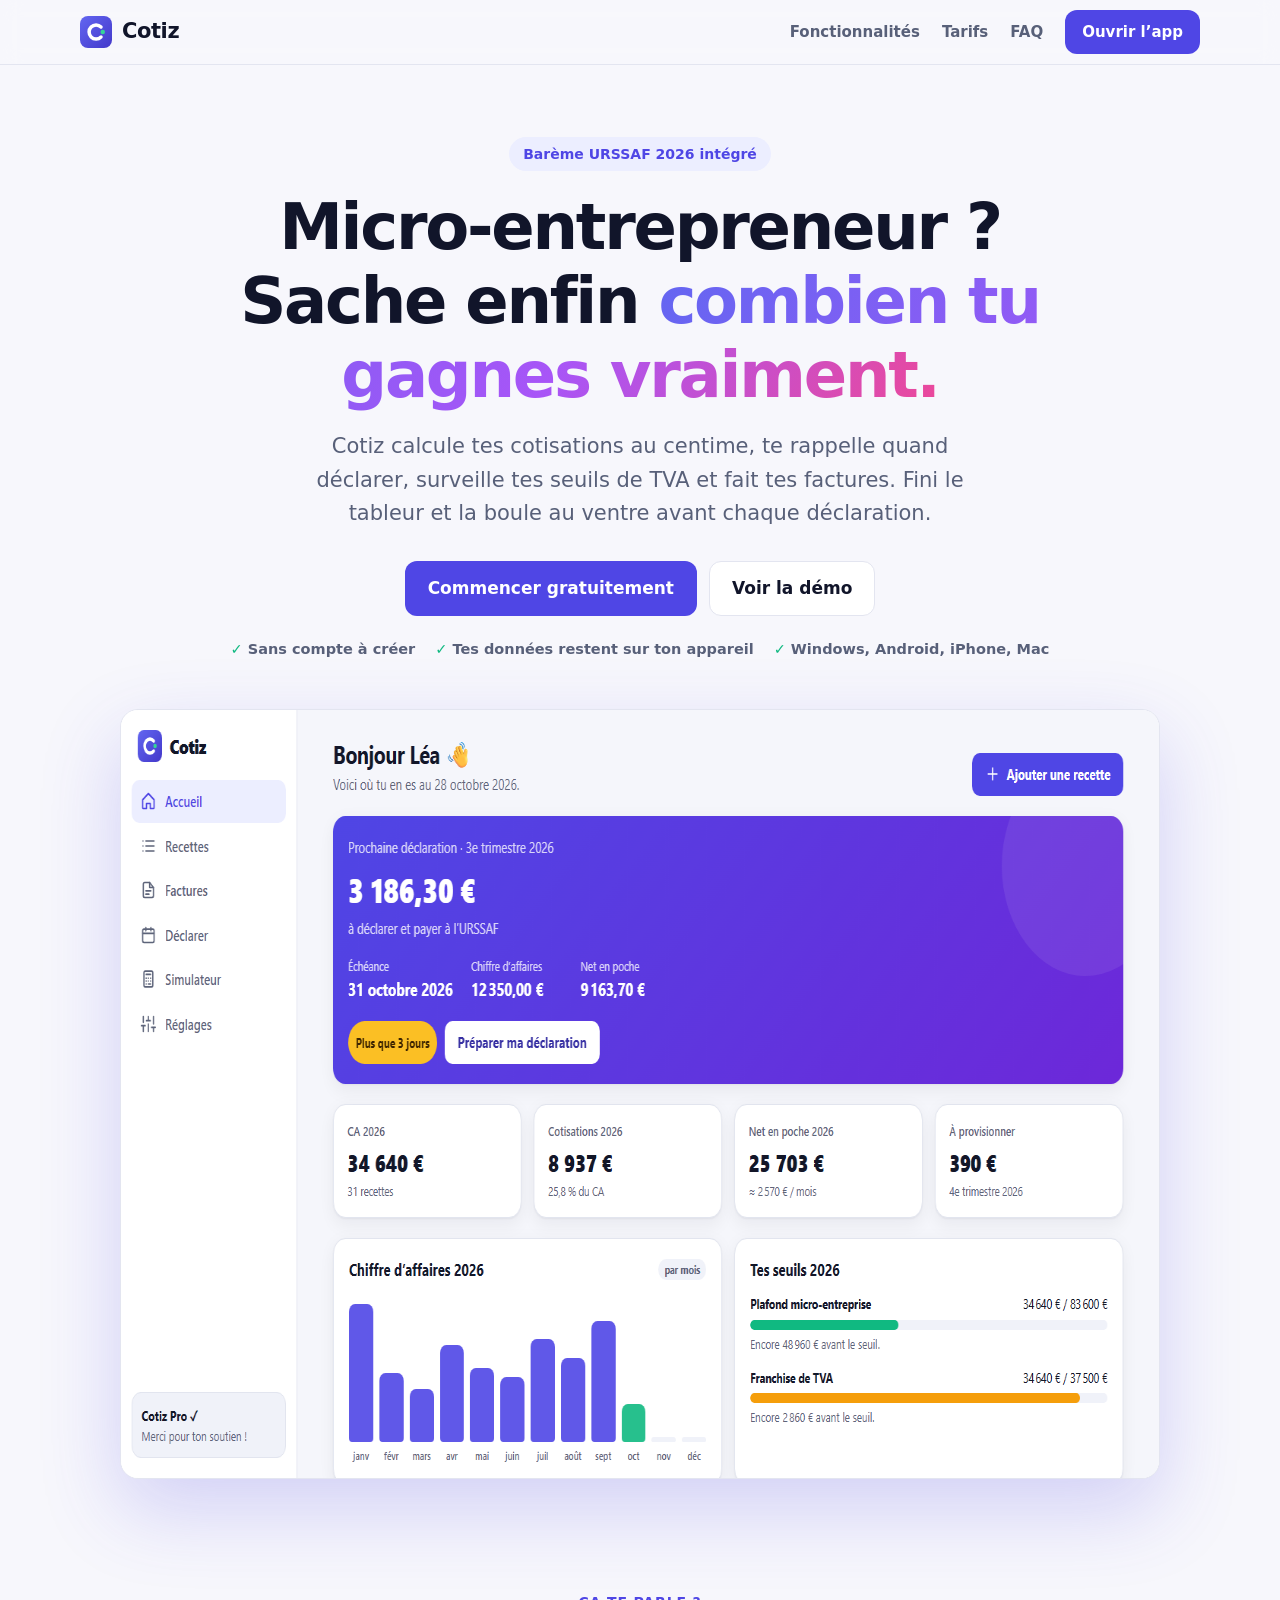
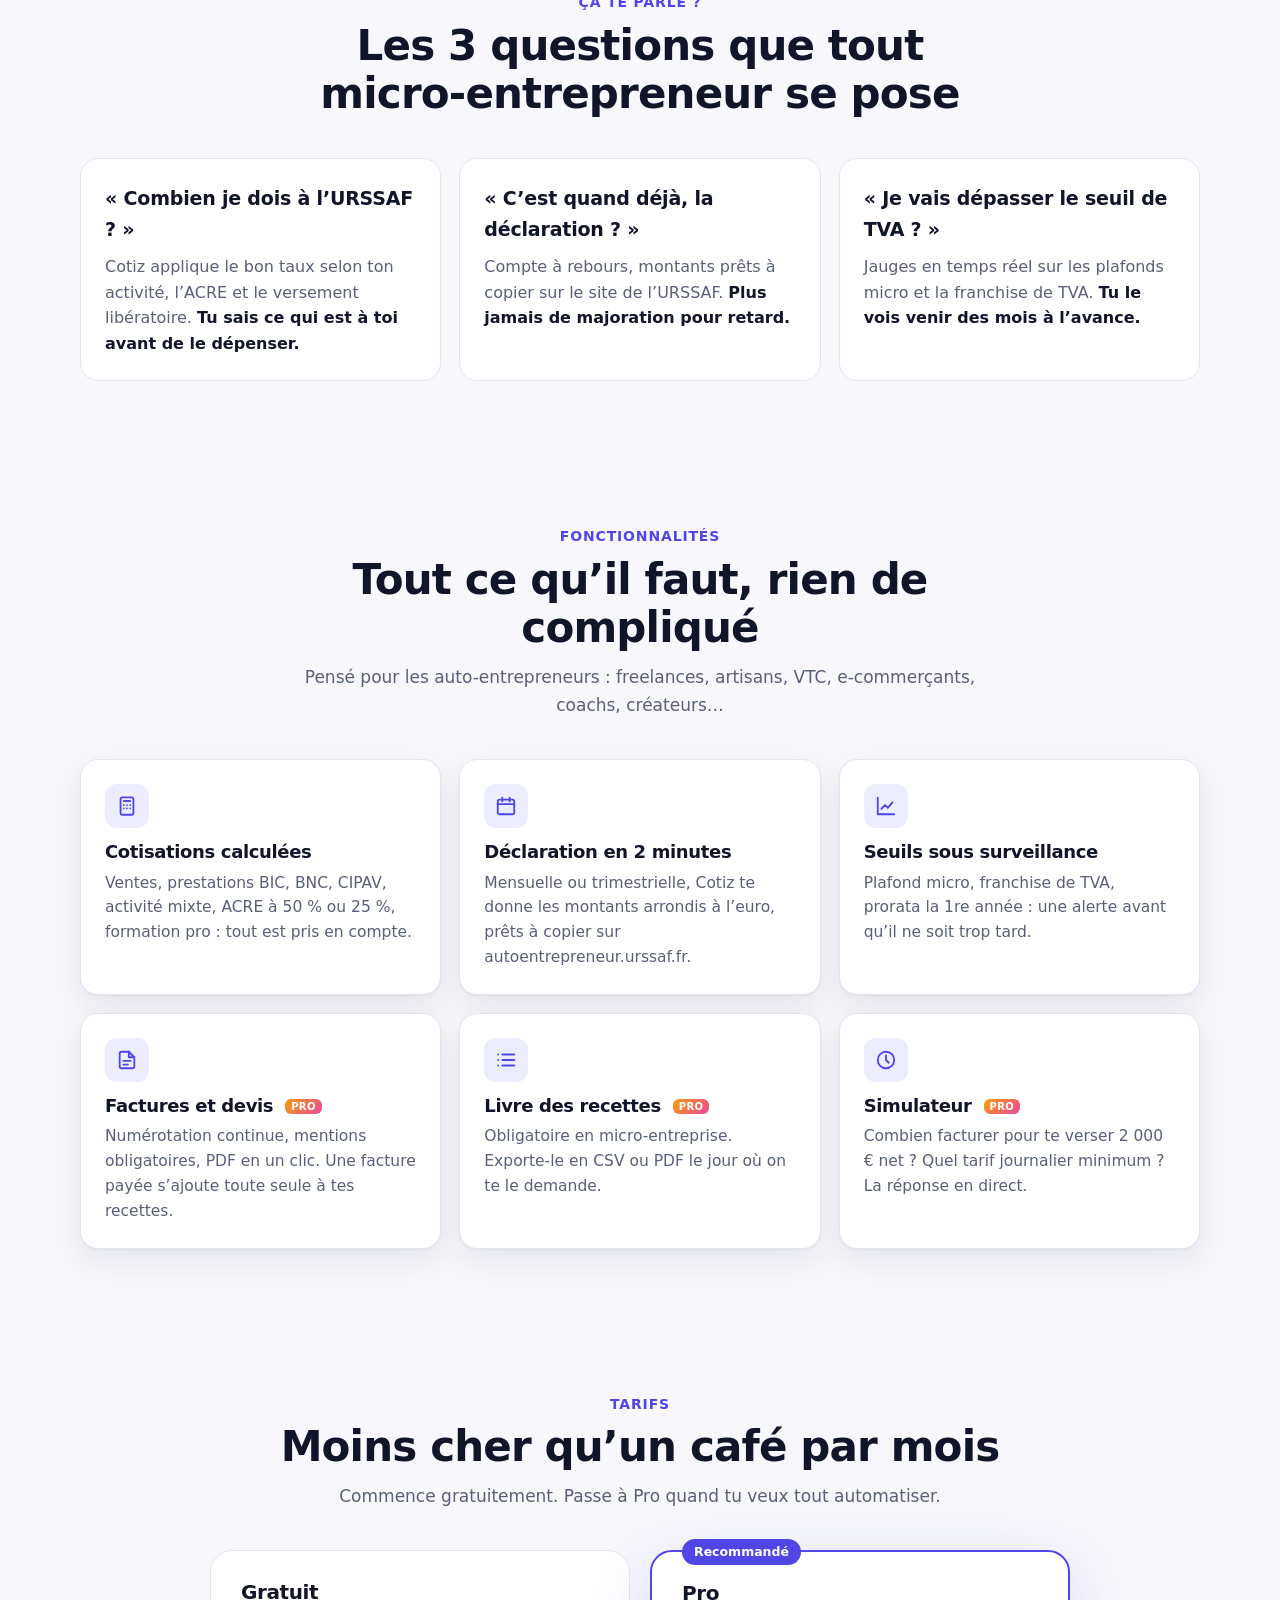
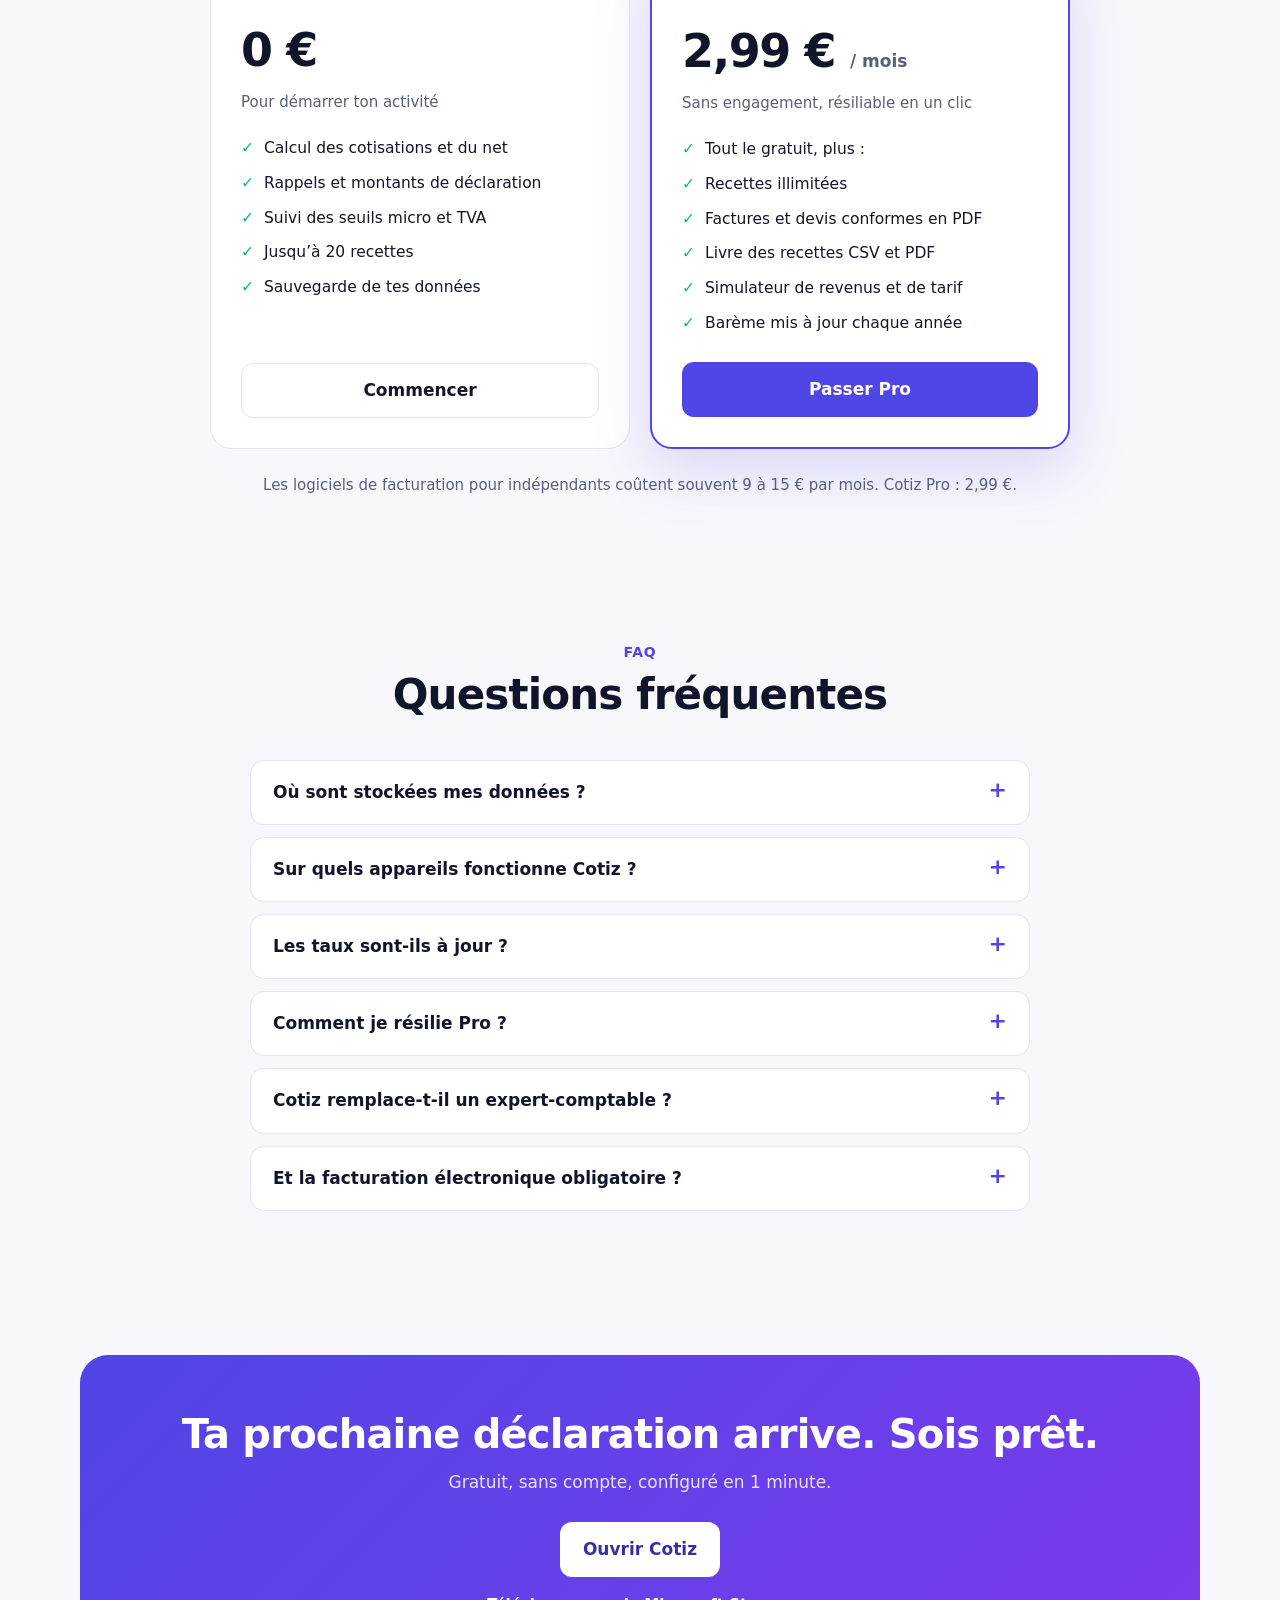
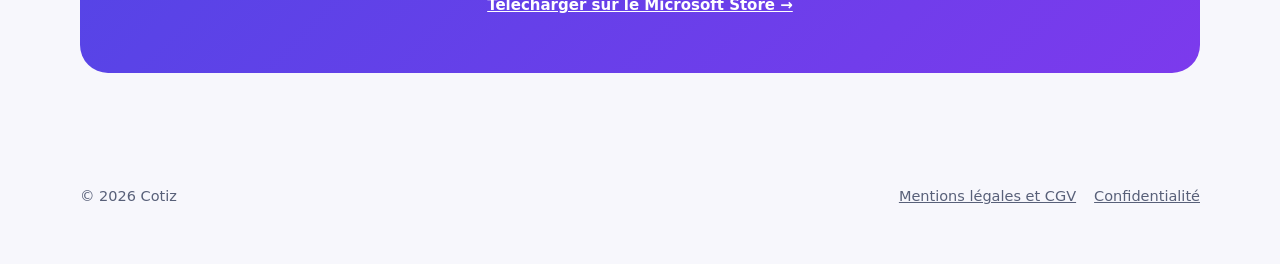
==== index.html @ c935851d "Cotiz : app PWA, page de vente et pages légales Co-Authored-By: Claude Opus 5.5 <noreply@anthropic.c" ====
<!doctype html>
<html lang="fr">
<head>
  <meta charset="utf-8">
  <meta name="viewport" content="width=device-width, initial-scale=1">
  <title>Cotiz — le copilote URSSAF des micro-entrepreneurs</title>
  <meta name="description" content="Cotiz calcule tes cotisations URSSAF, te rappelle tes échéances, surveille tes seuils et fait tes factures. Gratuit pour démarrer, Pro à 2,99 €/mois.">
  <meta name="theme-color" content="#4f46e5">
  <link rel="manifest" href="manifest.webmanifest">
  <link rel="icon" href="icons/icon.svg" type="image/svg+xml">
  <link rel="apple-touch-icon" href="icons/icon-192.png">
  <meta property="og:title" content="Cotiz — sache enfin combien tu gagnes vraiment">
  <meta property="og:description" content="Cotisations URSSAF, échéances, seuils de TVA et factures : le copilote des micro-entrepreneurs. Gratuit pour démarrer.">
  <meta property="og:image" content="assets/og.png">
  <meta property="og:type" content="website">
  <meta name="twitter:card" content="summary_large_image">
  <style>
    :root {
      --bg: #f7f7fc; --surface: #ffffff; --surface-2: #eff0f9; --text: #11152a; --muted: #586079;
      --border: #e3e5f0; --brand: #4f46e5; --brand-2: #4338ca; --brand-soft: #eceeff; --accent: #10b981;
      --shadow: 0 1px 2px rgba(17, 24, 39, .05), 0 12px 32px rgba(17, 24, 39, .08);
      color-scheme: light;
    }
    @media (prefers-color-scheme: dark) {
      :root {
        --bg: #0b0e1c; --surface: #141a2e; --surface-2: #1b2140; --text: #eef0f8; --muted: #9aa2bd;
        --border: #262e50; --brand: #8b84ff; --brand-2: #a5a0ff; --brand-soft: #22275a; --accent: #34d399;
        --shadow: 0 1px 2px rgba(0, 0, 0, .3), 0 12px 32px rgba(0, 0, 0, .3);
        color-scheme: dark;
      }
    }
    * { box-sizing: border-box; }
    body { margin: 0; background: var(--bg); color: var(--text); font: 17px/1.6 system-ui, -apple-system, "Segoe UI", Roboto, Arial, sans-serif; }
    a { color: var(--brand); }
    img { max-width: 100%; display: block; }
    .wrap { width: min(1120px, 100% - 32px); margin: 0 auto; }
    h1, h2, h3 { line-height: 1.15; margin: 0; letter-spacing: -.02em; }
    p { margin: 0; }
    .btn { display: inline-flex; align-items: center; justify-content: center; gap: 8px; padding: 13px 22px; border-radius: 12px; font-weight: 700; text-decoration: none; background: var(--brand); color: #fff; border: 1px solid transparent; white-space: nowrap; }
    .btn:hover { background: var(--brand-2); }
    @media (prefers-color-scheme: dark) { .btn { color: #0b0e1c; } }
    .btn.ghost { background: var(--surface); color: var(--text); border-color: var(--border); }
    .btn.ghost:hover { background: var(--surface-2); }

    header { position: sticky; top: 0; z-index: 10; background: color-mix(in srgb, var(--bg) 88%, transparent); backdrop-filter: blur(10px); border-bottom: 1px solid var(--border); }
    header .wrap { display: flex; align-items: center; justify-content: space-between; height: 64px; gap: 16px; }
    .logo { display: flex; align-items: center; gap: 10px; font-weight: 800; font-size: 21px; color: var(--text); text-decoration: none; letter-spacing: -.02em; }
    header nav { display: flex; align-items: center; gap: 22px; }
    header nav a:not(.btn) { color: var(--muted); text-decoration: none; font-weight: 600; font-size: 15px; }
    header nav a:not(.btn):hover { color: var(--text); }
    header .btn { padding: 9px 16px; font-size: 15px; }
    @media (max-width: 720px) { header nav a:not(.btn) { display: none; } }

    .hero { padding: 72px 0 40px; text-align: center; }
    .pill { display: inline-flex; gap: 8px; align-items: center; padding: 6px 14px; border-radius: 999px; background: var(--brand-soft); color: var(--brand); font-weight: 700; font-size: 14px; }
    .hero h1 { font-size: clamp(36px, 6vw, 64px); margin: 20px auto 18px; max-width: 900px; letter-spacing: -.035em; }
    .hero h1 em { font-style: normal; background: linear-gradient(120deg, #6366f1, #a855f7 60%, #ec4899); -webkit-background-clip: text; background-clip: text; color: transparent; }
    .hero .lead { font-size: clamp(17px, 2.2vw, 21px); color: var(--muted); max-width: 680px; margin: 0 auto; }
    .cta { display: flex; gap: 12px; justify-content: center; flex-wrap: wrap; margin-top: 30px; }
    .trust { display: flex; gap: 20px; justify-content: center; flex-wrap: wrap; margin-top: 22px; color: var(--muted); font-size: 14.5px; font-weight: 600; }
    .trust span::before { content: "✓ "; color: var(--accent); }
    .shot { margin: 48px auto 0; max-width: 1040px; border-radius: 18px; overflow: hidden; border: 1px solid var(--border); box-shadow: 0 30px 80px rgba(79, 70, 229, .22); background: var(--surface); }

    section { padding: 72px 0; }
    .eyebrow { color: var(--brand); font-weight: 800; font-size: 14px; letter-spacing: .06em; text-transform: uppercase; }
    .sec-head { text-align: center; max-width: 720px; margin: 0 auto 40px; }
    .sec-head h2 { font-size: clamp(28px, 4vw, 42px); margin-top: 8px; }
    .sec-head p { color: var(--muted); margin-top: 12px; }

    .pains { display: grid; grid-template-columns: repeat(3, minmax(0, 1fr)); gap: 18px; }
    .pain { background: var(--surface); border: 1px solid var(--border); border-radius: 18px; padding: 24px; }
    .pain .q { font-size: 19px; font-weight: 800; letter-spacing: -.01em; }
    .pain .a { color: var(--muted); margin-top: 10px; font-size: 16px; }
    .pain .a strong { color: var(--text); }

    .features { display: grid; grid-template-columns: repeat(3, minmax(0, 1fr)); gap: 18px; }
    .feat { background: var(--surface); border: 1px solid var(--border); border-radius: 18px; padding: 24px; box-shadow: var(--shadow); }
    .feat .ico { width: 44px; height: 44px; border-radius: 12px; background: var(--brand-soft); color: var(--brand); display: grid; place-items: center; margin-bottom: 14px; }
    .feat .ico svg { width: 22px; height: 22px; fill: none; stroke: currentColor; stroke-width: 2; stroke-linecap: round; stroke-linejoin: round; }
    .feat h3 { font-size: 18px; }
    .feat p { color: var(--muted); margin-top: 8px; font-size: 15.5px; }
    .feat .tag { display: inline-block; margin-left: 6px; font-size: 10px; font-weight: 800; padding: 2px 6px; border-radius: 6px; background: linear-gradient(135deg, #f59e0b, #ec4899); color: #fff; vertical-align: middle; letter-spacing: .04em; }
    @media (max-width: 900px) { .pains, .features { grid-template-columns: 1fr; } }

    .pricing { display: grid; grid-template-columns: repeat(2, minmax(0, 1fr)); gap: 20px; max-width: 860px; margin: 0 auto; }
    .plan { background: var(--surface); border: 1px solid var(--border); border-radius: 22px; padding: 30px; display: flex; flex-direction: column; }
    .plan.pro { border: 2px solid var(--brand); box-shadow: 0 20px 60px rgba(79, 70, 229, .18); position: relative; }
    .plan.pro::before { content: "Recommandé"; position: absolute; top: -13px; left: 30px; background: var(--brand); color: #fff; font-size: 12.5px; font-weight: 800; padding: 3px 12px; border-radius: 999px; }
    .plan h3 { font-size: 20px; }
    .plan .price { font-size: 46px; font-weight: 800; letter-spacing: -.03em; margin: 10px 0 2px; }
    .plan .price small { font-size: 17px; color: var(--muted); font-weight: 600; letter-spacing: 0; }
    .plan .sub { color: var(--muted); font-size: 15px; }
    .plan ul { list-style: none; padding: 0; margin: 22px 0 26px; display: flex; flex-direction: column; gap: 10px; font-size: 15.5px; flex: 1; }
    .plan li::before { content: "✓"; color: var(--accent); font-weight: 800; margin-right: 10px; }
    .compare { text-align: center; color: var(--muted); margin-top: 24px; font-size: 15px; }
    @media (max-width: 720px) { .pricing { grid-template-columns: 1fr; } }

    .faq { max-width: 780px; margin: 0 auto; display: flex; flex-direction: column; gap: 12px; }
    details { background: var(--surface); border: 1px solid var(--border); border-radius: 14px; padding: 18px 22px; }
    summary { cursor: pointer; font-weight: 700; font-size: 17px; list-style: none; display: flex; justify-content: space-between; gap: 12px; }
    summary::-webkit-details-marker { display: none; }
    summary::after { content: "+"; color: var(--brand); font-size: 22px; line-height: 1; }
    details[open] summary::after { content: "−"; }
    details p { color: var(--muted); margin-top: 12px; font-size: 16px; }

    .final { text-align: center; background: linear-gradient(135deg, #4f46e5, #7c3aed); color: #fff; border-radius: 28px; padding: 56px 24px; }
    .final h2 { font-size: clamp(28px, 4vw, 40px); }
    .final p { opacity: .85; margin-top: 12px; }
    .final .btn { background: #fff; color: #3730a3; margin-top: 26px; }
    .stores { display: flex; gap: 12px; justify-content: center; flex-wrap: wrap; margin-top: 16px; }
    .stores a { color: #fff; font-weight: 700; font-size: 15px; }

    footer { padding: 40px 0 56px; color: var(--muted); font-size: 14.5px; }
    footer .wrap { display: flex; justify-content: space-between; gap: 16px; flex-wrap: wrap; }
    footer a { color: var(--muted); }
    footer nav { display: flex; gap: 18px; flex-wrap: wrap; }
  </style>
</head>
<body>
  <header>
    <div class="wrap">
      <a class="logo" href="./"><img src="icons/icon.svg" width="32" height="32" alt=""> Cotiz</a>
      <nav>
        <a href="#fonctionnalites">Fonctionnalités</a>
        <a href="#tarifs">Tarifs</a>
        <a href="#faq">FAQ</a>
        <a class="btn" href="app/">Ouvrir l’app</a>
      </nav>
    </div>
  </header>

  <main>
    <div class="hero wrap">
      <span class="pill">Barème URSSAF 2026 intégré</span>
      <h1>Micro-entrepreneur ? Sache enfin <em>combien tu gagnes vraiment.</em></h1>
      <p class="lead">Cotiz calcule tes cotisations au centime, te rappelle quand déclarer, surveille tes seuils de TVA et fait tes factures. Fini le tableur et la boule au ventre avant chaque déclaration.</p>
      <div class="cta">
        <a class="btn" href="app/">Commencer gratuitement</a>
        <a class="btn ghost" href="app/?demo=1#/dashboard">Voir la démo</a>
      </div>
      <div class="trust"><span>Sans compte à créer</span><span>Tes données restent sur ton appareil</span><span>Windows, Android, iPhone, Mac</span></div>
      <div class="shot"><img src="assets/screen-dashboard.png" width="1366" height="768" alt="Tableau de bord de Cotiz : cotisations à payer, échéance, chiffre d’affaires et seuils"></div>
    </div>

    <section>
      <div class="wrap">
        <div class="sec-head">
          <div class="eyebrow">Ça te parle ?</div>
          <h2>Les 3 questions que tout micro-entrepreneur se pose</h2>
        </div>
        <div class="pains">
          <div class="pain"><div class="q">« Combien je dois à l’URSSAF ? »</div><p class="a">Cotiz applique le bon taux selon ton activité, l’ACRE et le versement libératoire. <strong>Tu sais ce qui est à toi avant de le dépenser.</strong></p></div>
          <div class="pain"><div class="q">« C’est quand déjà, la déclaration ? »</div><p class="a">Compte à rebours, montants prêts à copier sur le site de l’URSSAF. <strong>Plus jamais de majoration pour retard.</strong></p></div>
          <div class="pain"><div class="q">« Je vais dépasser le seuil de TVA ? »</div><p class="a">Jauges en temps réel sur les plafonds micro et la franchise de TVA. <strong>Tu le vois venir des mois à l’avance.</strong></p></div>
        </div>
      </div>
    </section>

    <section id="fonctionnalites">
      <div class="wrap">
        <div class="sec-head">
          <div class="eyebrow">Fonctionnalités</div>
          <h2>Tout ce qu’il faut, rien de compliqué</h2>
          <p>Pensé pour les auto-entrepreneurs : freelances, artisans, VTC, e-commerçants, coachs, créateurs…</p>
        </div>
        <div class="features">
          <div class="feat"><div class="ico"><svg viewBox="0 0 24 24"><rect x="5" y="2.5" width="14" height="19" rx="2"/><path d="M8.5 6.5h7M8.5 11h.01M12 11h.01M15.5 11h.01M8.5 14.5h.01M12 14.5h.01M15.5 14.5h.01"/></svg></div><h3>Cotisations calculées</h3><p>Ventes, prestations BIC, BNC, CIPAV, activité mixte, ACRE à 50 % ou 25 %, formation pro : tout est pris en compte.</p></div>
          <div class="feat"><div class="ico"><svg viewBox="0 0 24 24"><rect x="3" y="5" width="18" height="16" rx="2"/><path d="M16 3v4M8 3v4M3 10h18"/></svg></div><h3>Déclaration en 2 minutes</h3><p>Mensuelle ou trimestrielle, Cotiz te donne les montants arrondis à l’euro, prêts à copier sur autoentrepreneur.urssaf.fr.</p></div>
          <div class="feat"><div class="ico"><svg viewBox="0 0 24 24"><path d="M3 3v18h18"/><path d="M7 15l4-4 3 3 5-6"/></svg></div><h3>Seuils sous surveillance</h3><p>Plafond micro, franchise de TVA, prorata la 1re année : une alerte avant qu’il ne soit trop tard.</p></div>
          <div class="feat"><div class="ico"><svg viewBox="0 0 24 24"><path d="M14 3H6a2 2 0 0 0-2 2v14a2 2 0 0 0 2 2h12a2 2 0 0 0 2-2V9z"/><path d="M14 3v6h6M8 13h8M8 17h5"/></svg></div><h3>Factures et devis <span class="tag">PRO</span></h3><p>Numérotation continue, mentions obligatoires, PDF en un clic. Une facture payée s’ajoute toute seule à tes recettes.</p></div>
          <div class="feat"><div class="ico"><svg viewBox="0 0 24 24"><path d="M8 6h13M8 12h13M8 18h13M3.5 6h.01M3.5 12h.01M3.5 18h.01"/></svg></div><h3>Livre des recettes <span class="tag">PRO</span></h3><p>Obligatoire en micro-entreprise. Exporte-le en CSV ou PDF le jour où on te le demande.</p></div>
          <div class="feat"><div class="ico"><svg viewBox="0 0 24 24"><circle cx="12" cy="12" r="9"/><path d="M12 7v5l3 3"/></svg></div><h3>Simulateur <span class="tag">PRO</span></h3><p>Combien facturer pour te verser 2 000 € net ? Quel tarif journalier minimum ? La réponse en direct.</p></div>
        </div>
      </div>
    </section>

    <section id="tarifs">
      <div class="wrap">
        <div class="sec-head">
          <div class="eyebrow">Tarifs</div>
          <h2>Moins cher qu’un café par mois</h2>
          <p>Commence gratuitement. Passe à Pro quand tu veux tout automatiser.</p>
        </div>
        <div class="pricing">
          <div class="plan">
            <h3>Gratuit</h3>
            <div class="price">0 €</div>
            <p class="sub">Pour démarrer ton activité</p>
            <ul>
              <li>Calcul des cotisations et du net</li>
              <li>Rappels et montants de déclaration</li>
              <li>Suivi des seuils micro et TVA</li>
              <li>Jusqu’à 20 recettes</li>
              <li>Sauvegarde de tes données</li>
            </ul>
            <a class="btn ghost" href="app/">Commencer</a>
          </div>
          <div class="plan pro">
            <h3>Pro</h3>
            <div class="price">2,99 € <small>/ mois</small></div>
            <p class="sub">Sans engagement, résiliable en un clic</p>
            <ul>
              <li>Tout le gratuit, plus :</li>
              <li>Recettes illimitées</li>
              <li>Factures et devis conformes en PDF</li>
              <li>Livre des recettes CSV et PDF</li>
              <li>Simulateur de revenus et de tarif</li>
              <li>Barème mis à jour chaque année</li>
            </ul>
            <a class="btn" href="app/#/reglages/abonnement">Passer Pro</a>
          </div>
        </div>
        <p class="compare">Les logiciels de facturation pour indépendants coûtent souvent 9 à 15 € par mois. Cotiz Pro : 2,99 €.</p>
      </div>
    </section>

    <section id="faq">
      <div class="wrap">
        <div class="sec-head"><div class="eyebrow">FAQ</div><h2>Questions fréquentes</h2></div>
        <div class="faq">
          <details><summary>Où sont stockées mes données ?</summary><p>Uniquement sur ton appareil, dans l’app. Pas de compte, pas de serveur, pas de pub, pas de revente. Tu peux exporter une sauvegarde à tout moment pour changer d’appareil.</p></details>
          <details><summary>Sur quels appareils fonctionne Cotiz ?</summary><p>Partout : installe-la depuis le Microsoft Store sur Windows, ou ouvre l’app dans ton navigateur et choisis « Installer » ou « Ajouter à l’écran d’accueil » sur Android, iPhone, Mac et Linux. Elle marche même hors ligne.</p></details>
          <details><summary>Les taux sont-ils à jour ?</summary><p>Oui : barème 2026 (décret du 8 septembre 2025), plafonds 2026-2028, ACRE réformée au 1er juillet 2026. Le barème est mis à jour chaque année.</p></details>
          <details><summary>Comment je résilie Pro ?</summary><p>En un clic depuis le lien « Gérer mon abonnement » de l’app ou de l’e-mail de confirmation. Tu gardes l’accès jusqu’à la fin du mois payé, et tes données restent intactes.</p></details>
          <details><summary>Cotiz remplace-t-il un expert-comptable ?</summary><p>Non. Cotiz est un outil d’aide au calcul et à l’organisation. Pour une situation particulière, demande conseil à l’URSSAF ou à un professionnel.</p></details>
          <details><summary>Et la facturation électronique obligatoire ?</summary><p>Les micro-entrepreneurs devront émettre des factures électroniques via une plateforme agréée à partir de septembre 2027. Cotiz suit cette évolution ; d’ici là, tes factures PDF restent valables.</p></details>
        </div>
      </div>
    </section>

    <section>
      <div class="wrap">
        <div class="final">
          <h2>Ta prochaine déclaration arrive. Sois prêt.</h2>
          <p>Gratuit, sans compte, configuré en 1 minute.</p>
          <a class="btn" href="app/">Ouvrir Cotiz</a>
          <!-- Après publication sur le Microsoft Store, colle le lien de la fiche ci-dessous et retire l'attribut hidden -->
          <div class="stores" id="stores" hidden><a href="#">Télécharger sur le Microsoft Store →</a></div>
        </div>
      </div>
    </section>
  </main>

  <footer>
    <div class="wrap">
      <span>© 2026 Cotiz</span>
      <nav>
        <a href="mentions-legales.html">Mentions légales et CGV</a>
        <a href="confidentialite.html">Confidentialité</a>
      </nav>
    </div>
  </footer>
</body>
</html>
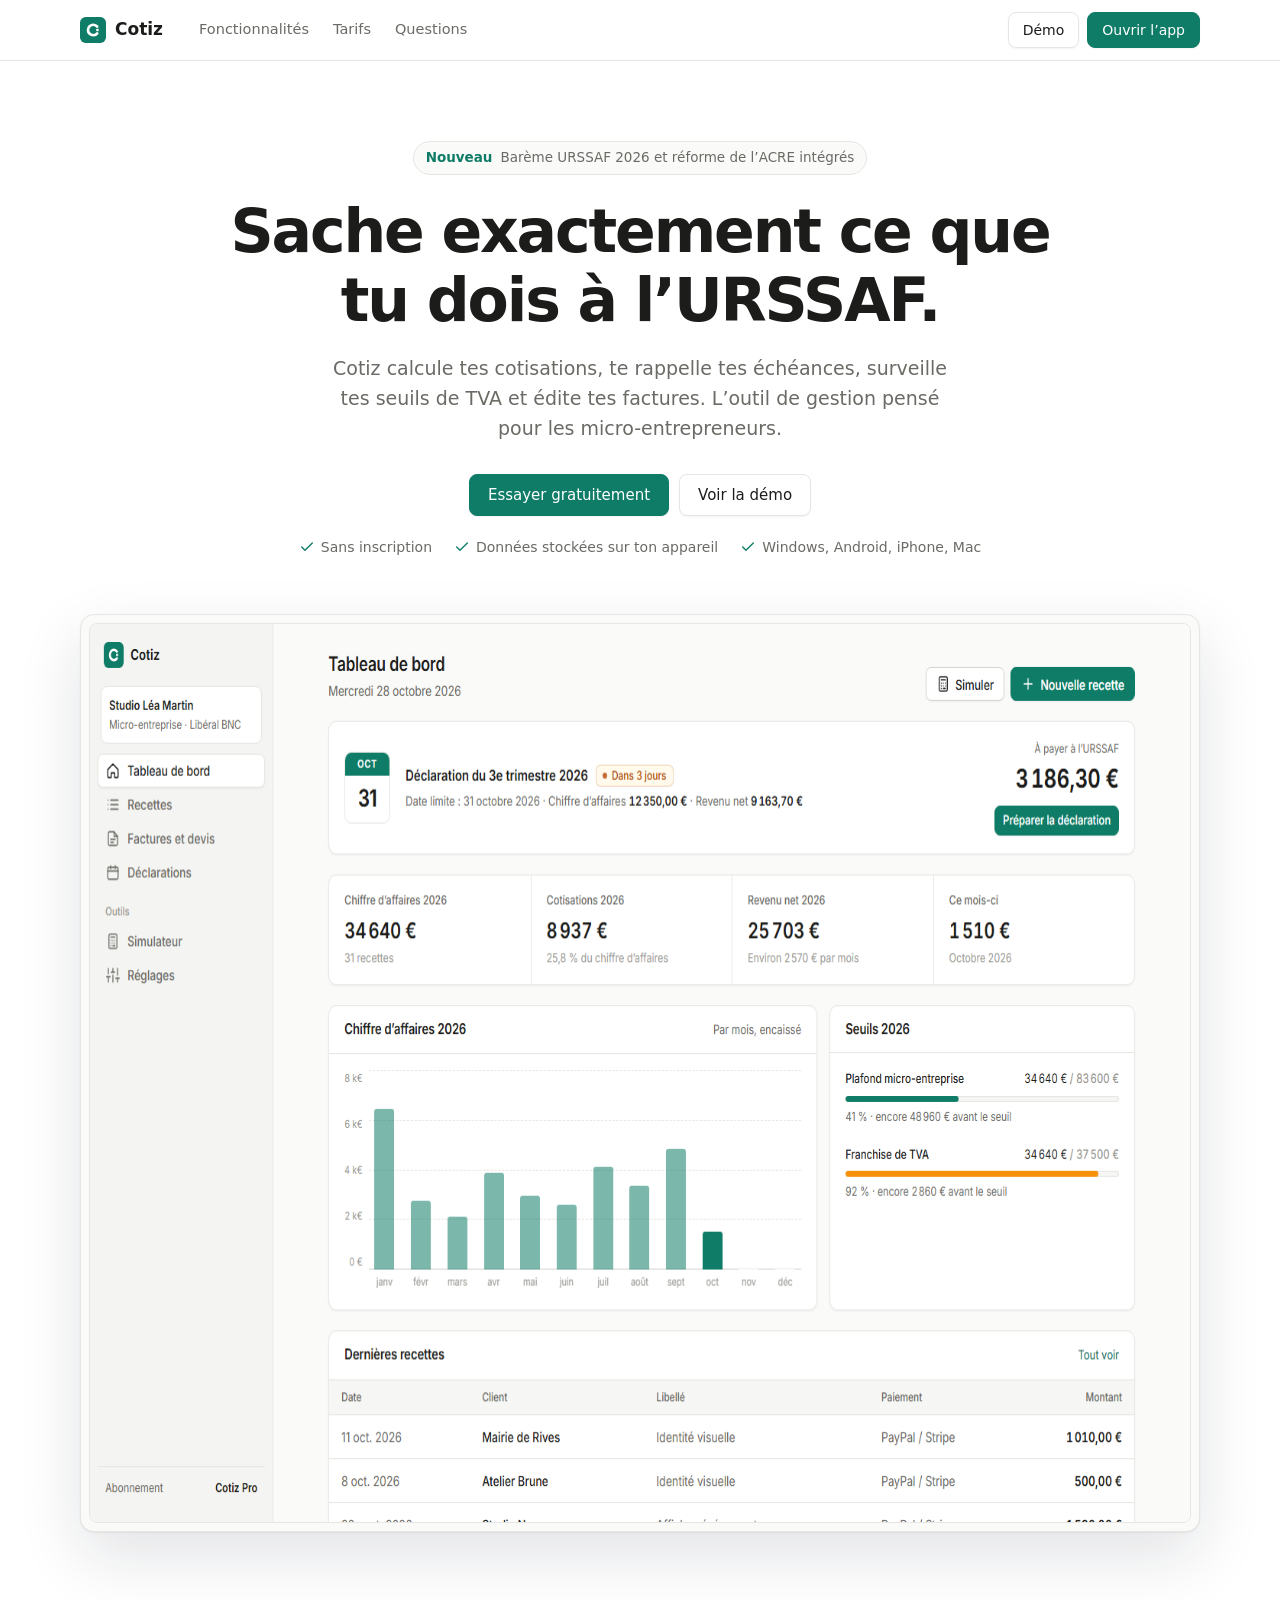
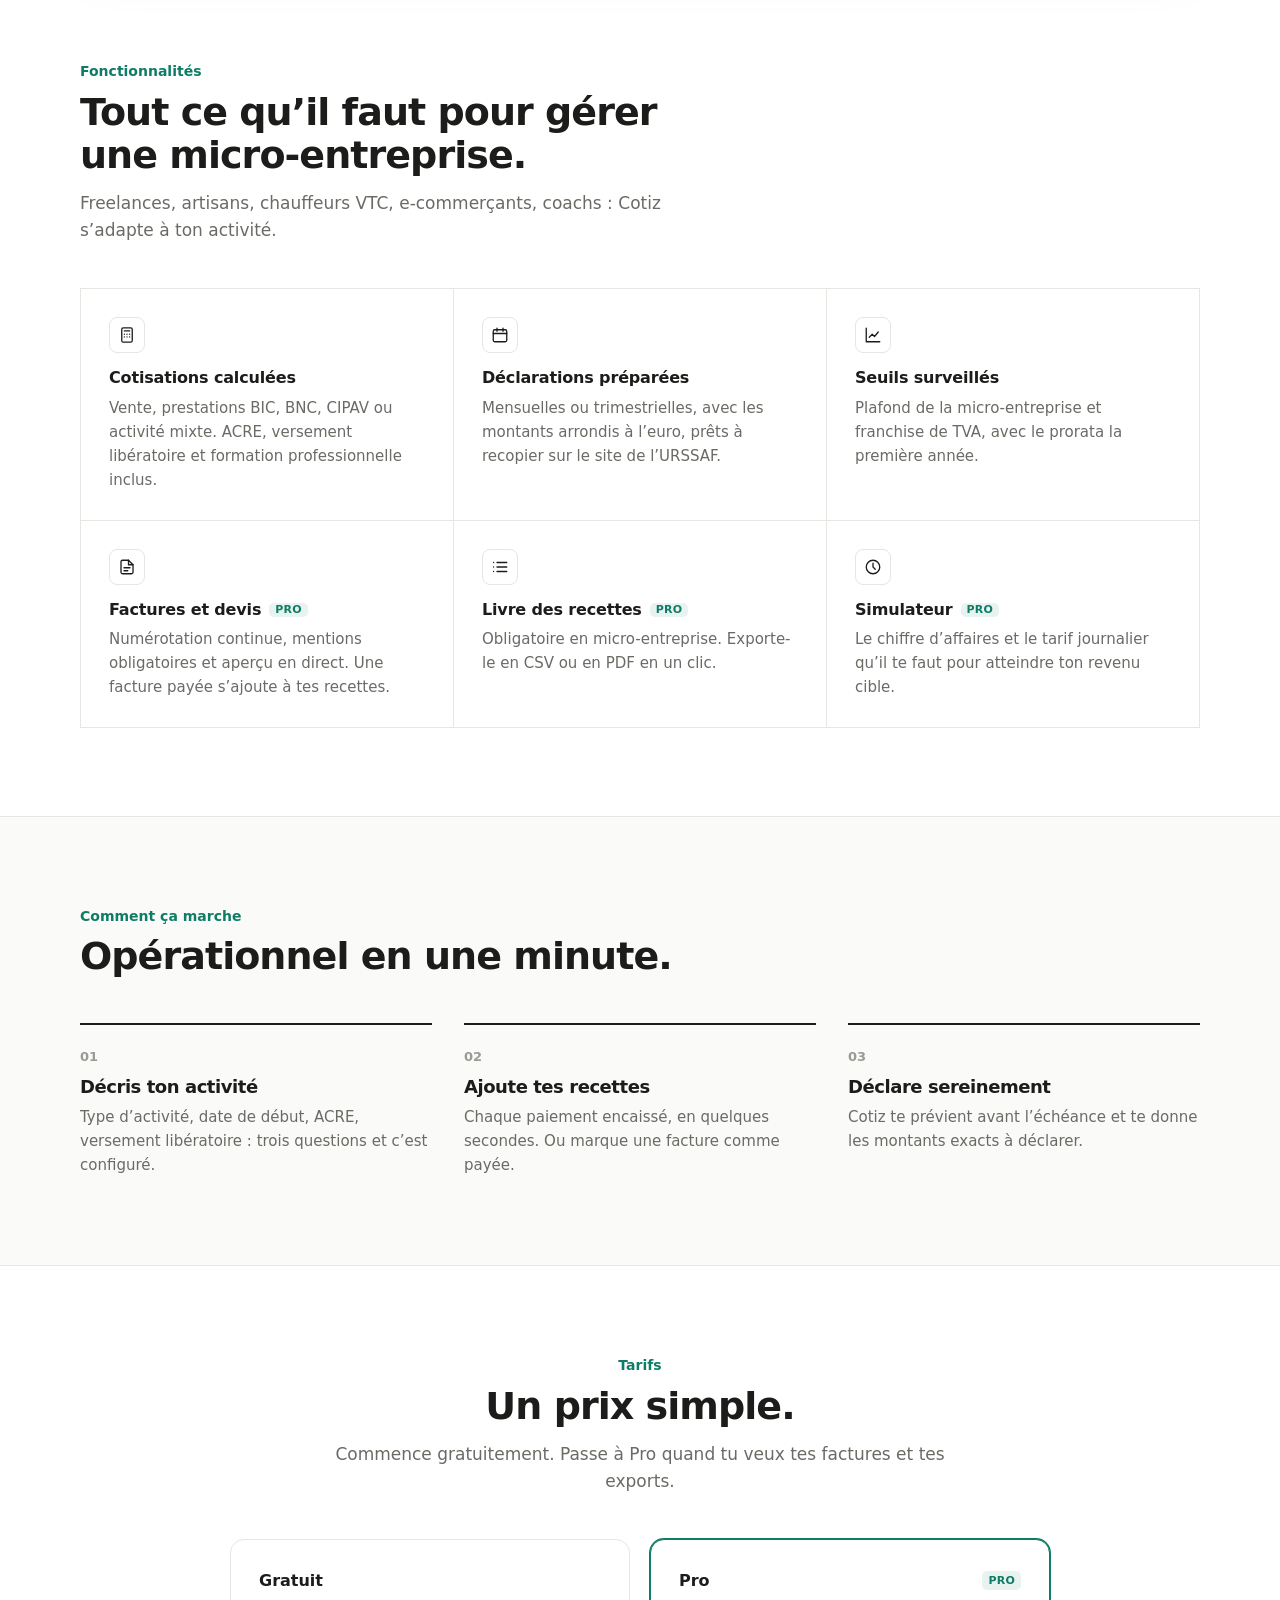
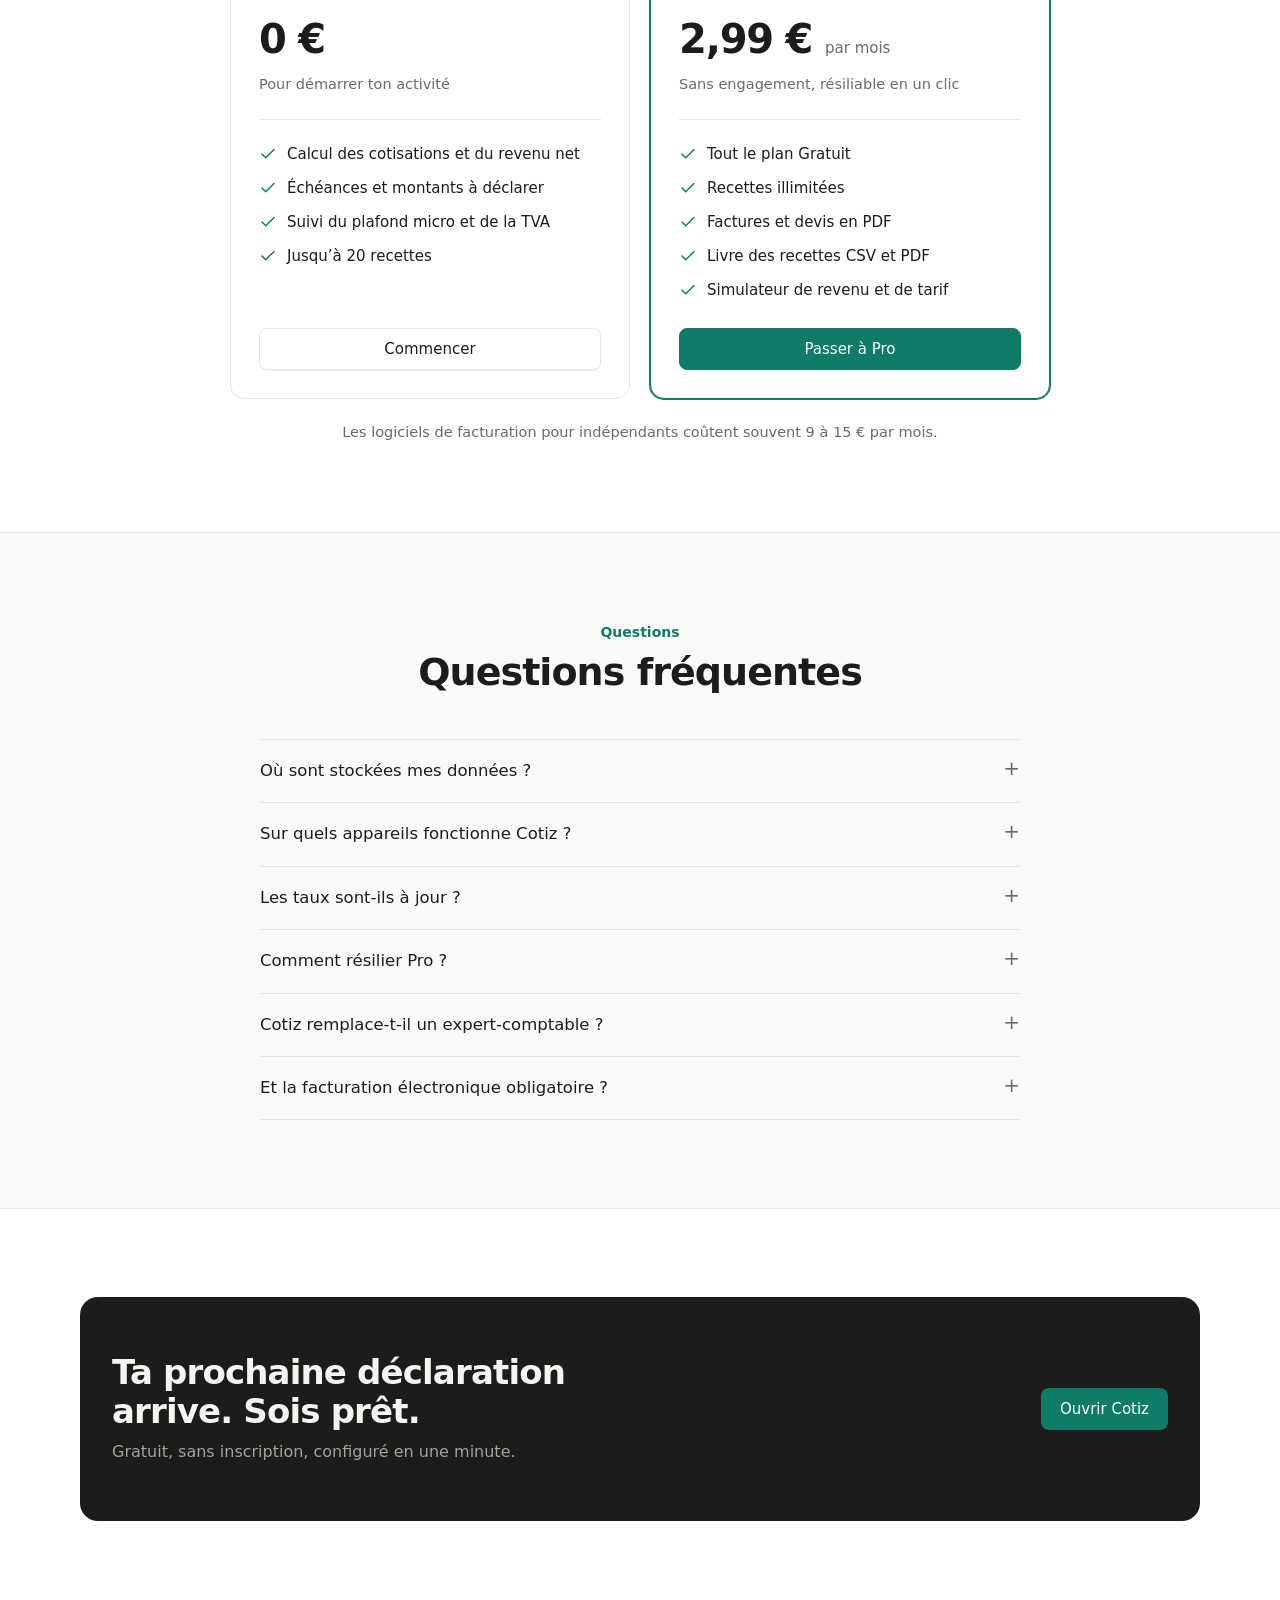
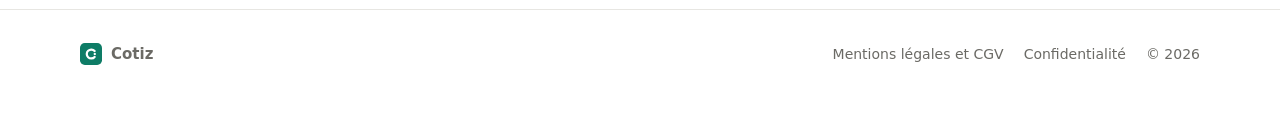
==== commit 92b0a864: "Refonte du style : interface sobre type app de gestion, police Inter, nouveau logo Co-Authored-By: C" ====
--- a/index.html
+++ b/index.html
@@ -3,227 +3,242 @@
 <head>
   <meta charset="utf-8">
   <meta name="viewport" content="width=device-width, initial-scale=1">
-  <title>Cotiz — le copilote URSSAF des micro-entrepreneurs</title>
-  <meta name="description" content="Cotiz calcule tes cotisations URSSAF, te rappelle tes échéances, surveille tes seuils et fait tes factures. Gratuit pour démarrer, Pro à 2,99 €/mois.">
-  <meta name="theme-color" content="#4f46e5">
+  <title>Cotiz — cotisations URSSAF, déclarations et factures pour micro-entrepreneurs</title>
+  <meta name="description" content="Cotiz calcule tes cotisations URSSAF, te rappelle tes échéances, surveille tes seuils de TVA et édite tes factures. Gratuit pour démarrer, Pro à 2,99 €/mois.">
+  <meta name="theme-color" content="#ffffff">
   <link rel="manifest" href="manifest.webmanifest">
   <link rel="icon" href="icons/icon.svg" type="image/svg+xml">
   <link rel="apple-touch-icon" href="icons/icon-192.png">
-  <meta property="og:title" content="Cotiz — sache enfin combien tu gagnes vraiment">
-  <meta property="og:description" content="Cotisations URSSAF, échéances, seuils de TVA et factures : le copilote des micro-entrepreneurs. Gratuit pour démarrer.">
+  <link rel="preload" href="fonts/inter-latin.woff2" as="font" type="font/woff2" crossorigin>
+  <meta property="og:title" content="Cotiz — sache exactement ce que tu dois à l’URSSAF">
+  <meta property="og:description" content="Cotisations, déclarations, seuils de TVA et factures pour les micro-entrepreneurs. Gratuit pour démarrer.">
   <meta property="og:image" content="assets/og.png">
   <meta property="og:type" content="website">
   <meta name="twitter:card" content="summary_large_image">
   <style>
+    @font-face { font-family: "Inter"; src: url("fonts/inter-latin.woff2") format("woff2"); font-weight: 100 900; font-display: swap; }
     :root {
-      --bg: #f7f7fc; --surface: #ffffff; --surface-2: #eff0f9; --text: #11152a; --muted: #586079;
-      --border: #e3e5f0; --brand: #4f46e5; --brand-2: #4338ca; --brand-soft: #eceeff; --accent: #10b981;
-      --shadow: 0 1px 2px rgba(17, 24, 39, .05), 0 12px 32px rgba(17, 24, 39, .08);
+      --bg: #ffffff; --soft: #fafaf9; --soft-2: #f4f4f2; --text: #1c1c1a; --muted: #6b6a65; --faint: #9b9a94;
+      --border: #e7e6e2; --brand: #0e7c66; --brand-hover: #0b6755; --brand-soft: #e8f3ef; --ink: #1c1c1a;
       color-scheme: light;
     }
     @media (prefers-color-scheme: dark) {
       :root {
-        --bg: #0b0e1c; --surface: #141a2e; --surface-2: #1b2140; --text: #eef0f8; --muted: #9aa2bd;
-        --border: #262e50; --brand: #8b84ff; --brand-2: #a5a0ff; --brand-soft: #22275a; --accent: #34d399;
-        --shadow: 0 1px 2px rgba(0, 0, 0, .3), 0 12px 32px rgba(0, 0, 0, .3);
+        --bg: #121211; --soft: #171716; --soft-2: #1f1f1d; --text: #ededea; --muted: #a3a29c; --faint: #75746e;
+        --border: #2d2d2a; --brand: #34b394; --brand-hover: #4cc4a6; --brand-soft: #16302a; --ink: #0b0b0a;
         color-scheme: dark;
       }
     }
     * { box-sizing: border-box; }
-    body { margin: 0; background: var(--bg); color: var(--text); font: 17px/1.6 system-ui, -apple-system, "Segoe UI", Roboto, Arial, sans-serif; }
-    a { color: var(--brand); }
+    body { margin: 0; background: var(--bg); color: var(--text); font: 16px/1.6 Inter, system-ui, -apple-system, "Segoe UI", Roboto, sans-serif; font-feature-settings: "cv11", "ss01"; -webkit-font-smoothing: antialiased; }
+    a { color: inherit; }
     img { max-width: 100%; display: block; }
-    .wrap { width: min(1120px, 100% - 32px); margin: 0 auto; }
-    h1, h2, h3 { line-height: 1.15; margin: 0; letter-spacing: -.02em; }
+    h1, h2, h3 { margin: 0; line-height: 1.15; letter-spacing: -.025em; font-weight: 600; }
     p { margin: 0; }
-    .btn { display: inline-flex; align-items: center; justify-content: center; gap: 8px; padding: 13px 22px; border-radius: 12px; font-weight: 700; text-decoration: none; background: var(--brand); color: #fff; border: 1px solid transparent; white-space: nowrap; }
-    .btn:hover { background: var(--brand-2); }
-    @media (prefers-color-scheme: dark) { .btn { color: #0b0e1c; } }
-    .btn.ghost { background: var(--surface); color: var(--text); border-color: var(--border); }
-    .btn.ghost:hover { background: var(--surface-2); }
-
-    header { position: sticky; top: 0; z-index: 10; background: color-mix(in srgb, var(--bg) 88%, transparent); backdrop-filter: blur(10px); border-bottom: 1px solid var(--border); }
-    header .wrap { display: flex; align-items: center; justify-content: space-between; height: 64px; gap: 16px; }
-    .logo { display: flex; align-items: center; gap: 10px; font-weight: 800; font-size: 21px; color: var(--text); text-decoration: none; letter-spacing: -.02em; }
-    header nav { display: flex; align-items: center; gap: 22px; }
-    header nav a:not(.btn) { color: var(--muted); text-decoration: none; font-weight: 600; font-size: 15px; }
-    header nav a:not(.btn):hover { color: var(--text); }
-    header .btn { padding: 9px 16px; font-size: 15px; }
-    @media (max-width: 720px) { header nav a:not(.btn) { display: none; } }
-
-    .hero { padding: 72px 0 40px; text-align: center; }
-    .pill { display: inline-flex; gap: 8px; align-items: center; padding: 6px 14px; border-radius: 999px; background: var(--brand-soft); color: var(--brand); font-weight: 700; font-size: 14px; }
-    .hero h1 { font-size: clamp(36px, 6vw, 64px); margin: 20px auto 18px; max-width: 900px; letter-spacing: -.035em; }
-    .hero h1 em { font-style: normal; background: linear-gradient(120deg, #6366f1, #a855f7 60%, #ec4899); -webkit-background-clip: text; background-clip: text; color: transparent; }
-    .hero .lead { font-size: clamp(17px, 2.2vw, 21px); color: var(--muted); max-width: 680px; margin: 0 auto; }
-    .cta { display: flex; gap: 12px; justify-content: center; flex-wrap: wrap; margin-top: 30px; }
-    .trust { display: flex; gap: 20px; justify-content: center; flex-wrap: wrap; margin-top: 22px; color: var(--muted); font-size: 14.5px; font-weight: 600; }
-    .trust span::before { content: "✓ "; color: var(--accent); }
-    .shot { margin: 48px auto 0; max-width: 1040px; border-radius: 18px; overflow: hidden; border: 1px solid var(--border); box-shadow: 0 30px 80px rgba(79, 70, 229, .22); background: var(--surface); }
-
-    section { padding: 72px 0; }
-    .eyebrow { color: var(--brand); font-weight: 800; font-size: 14px; letter-spacing: .06em; text-transform: uppercase; }
-    .sec-head { text-align: center; max-width: 720px; margin: 0 auto 40px; }
-    .sec-head h2 { font-size: clamp(28px, 4vw, 42px); margin-top: 8px; }
-    .sec-head p { color: var(--muted); margin-top: 12px; }
-
-    .pains { display: grid; grid-template-columns: repeat(3, minmax(0, 1fr)); gap: 18px; }
-    .pain { background: var(--surface); border: 1px solid var(--border); border-radius: 18px; padding: 24px; }
-    .pain .q { font-size: 19px; font-weight: 800; letter-spacing: -.01em; }
-    .pain .a { color: var(--muted); margin-top: 10px; font-size: 16px; }
-    .pain .a strong { color: var(--text); }
-
-    .features { display: grid; grid-template-columns: repeat(3, minmax(0, 1fr)); gap: 18px; }
-    .feat { background: var(--surface); border: 1px solid var(--border); border-radius: 18px; padding: 24px; box-shadow: var(--shadow); }
-    .feat .ico { width: 44px; height: 44px; border-radius: 12px; background: var(--brand-soft); color: var(--brand); display: grid; place-items: center; margin-bottom: 14px; }
-    .feat .ico svg { width: 22px; height: 22px; fill: none; stroke: currentColor; stroke-width: 2; stroke-linecap: round; stroke-linejoin: round; }
-    .feat h3 { font-size: 18px; }
-    .feat p { color: var(--muted); margin-top: 8px; font-size: 15.5px; }
-    .feat .tag { display: inline-block; margin-left: 6px; font-size: 10px; font-weight: 800; padding: 2px 6px; border-radius: 6px; background: linear-gradient(135deg, #f59e0b, #ec4899); color: #fff; vertical-align: middle; letter-spacing: .04em; }
-    @media (max-width: 900px) { .pains, .features { grid-template-columns: 1fr; } }
-
-    .pricing { display: grid; grid-template-columns: repeat(2, minmax(0, 1fr)); gap: 20px; max-width: 860px; margin: 0 auto; }
-    .plan { background: var(--surface); border: 1px solid var(--border); border-radius: 22px; padding: 30px; display: flex; flex-direction: column; }
-    .plan.pro { border: 2px solid var(--brand); box-shadow: 0 20px 60px rgba(79, 70, 229, .18); position: relative; }
-    .plan.pro::before { content: "Recommandé"; position: absolute; top: -13px; left: 30px; background: var(--brand); color: #fff; font-size: 12.5px; font-weight: 800; padding: 3px 12px; border-radius: 999px; }
-    .plan h3 { font-size: 20px; }
-    .plan .price { font-size: 46px; font-weight: 800; letter-spacing: -.03em; margin: 10px 0 2px; }
-    .plan .price small { font-size: 17px; color: var(--muted); font-weight: 600; letter-spacing: 0; }
-    .plan .sub { color: var(--muted); font-size: 15px; }
-    .plan ul { list-style: none; padding: 0; margin: 22px 0 26px; display: flex; flex-direction: column; gap: 10px; font-size: 15.5px; flex: 1; }
-    .plan li::before { content: "✓"; color: var(--accent); font-weight: 800; margin-right: 10px; }
-    .compare { text-align: center; color: var(--muted); margin-top: 24px; font-size: 15px; }
-    @media (max-width: 720px) { .pricing { grid-template-columns: 1fr; } }
-
-    .faq { max-width: 780px; margin: 0 auto; display: flex; flex-direction: column; gap: 12px; }
-    details { background: var(--surface); border: 1px solid var(--border); border-radius: 14px; padding: 18px 22px; }
-    summary { cursor: pointer; font-weight: 700; font-size: 17px; list-style: none; display: flex; justify-content: space-between; gap: 12px; }
+    .wrap { width: min(1120px, 100% - 40px); margin: 0 auto; }
+    .btn { display: inline-flex; align-items: center; justify-content: center; gap: 8px; height: 42px; padding: 0 18px; border-radius: 8px; font-weight: 500; font-size: 15px; text-decoration: none; border: 1px solid var(--border); background: var(--bg); color: var(--text); white-space: nowrap; box-shadow: 0 1px 2px rgba(16,24,40,.05); }
+    .btn:hover { background: var(--soft-2); }
+    .btn.primary { background: var(--brand); border-color: var(--brand); color: #fff; }
+    .btn.primary:hover { background: var(--brand-hover); }
+    @media (prefers-color-scheme: dark) { .btn.primary { color: #08201a; } }
+    .btn.sm { height: 36px; padding: 0 14px; font-size: 14px; }
+
+    header { position: sticky; top: 0; z-index: 10; background: color-mix(in srgb, var(--bg) 90%, transparent); backdrop-filter: blur(8px); border-bottom: 1px solid var(--border); }
+    header .wrap { display: flex; align-items: center; gap: 28px; height: 60px; }
+    .logo { display: flex; align-items: center; gap: 9px; font-weight: 650; font-size: 17px; text-decoration: none; }
+    header nav { display: flex; gap: 24px; margin-left: 8px; }
+    header nav a { color: var(--muted); text-decoration: none; font-size: 14.5px; font-weight: 500; }
+    header nav a:hover { color: var(--text); }
+    header .right { margin-left: auto; display: flex; gap: 8px; }
+    @media (max-width: 760px) { header nav, header .right .btn:not(.primary) { display: none; } }
+
+    .hero { padding: 80px 0 40px; }
+    .hero .wrap { display: flex; flex-direction: column; align-items: center; text-align: center; }
+    .tag { display: inline-flex; align-items: center; gap: 8px; font-size: 13.5px; font-weight: 500; color: var(--muted); border: 1px solid var(--border); border-radius: 999px; padding: 5px 12px; background: var(--soft); }
+    .tag b { color: var(--brand); font-weight: 600; }
+    .hero h1 { font-size: clamp(36px, 5.4vw, 60px); max-width: 820px; margin: 22px 0 18px; letter-spacing: -.035em; }
+    .hero .lead { font-size: clamp(17px, 2vw, 19px); color: var(--muted); max-width: 640px; }
+    .cta { display: flex; gap: 10px; justify-content: center; flex-wrap: wrap; margin-top: 30px; }
+    .trust { display: flex; gap: 22px; justify-content: center; flex-wrap: wrap; margin-top: 20px; color: var(--muted); font-size: 14px; }
+    .trust span { display: inline-flex; align-items: center; gap: 6px; }
+    .trust svg { width: 16px; height: 16px; color: var(--brand); }
+    .shot { margin-top: 56px; border: 1px solid var(--border); border-radius: 14px; overflow: hidden; box-shadow: 0 1px 2px rgba(16,24,40,.06), 0 24px 64px rgba(16,24,40,.12); background: var(--soft); padding: 8px; }
+    .shot img { border-radius: 8px; border: 1px solid var(--border); }
+
+    section { padding: 88px 0; }
+    section.soft { background: var(--soft); border-top: 1px solid var(--border); border-bottom: 1px solid var(--border); }
+    .sec-head { max-width: 640px; margin-bottom: 44px; }
+    .sec-head.center { margin-left: auto; margin-right: auto; text-align: center; }
+    .eyebrow { font-size: 14px; font-weight: 600; color: var(--brand); }
+    .sec-head h2 { font-size: clamp(28px, 3.6vw, 38px); margin-top: 8px; }
+    .sec-head p { color: var(--muted); margin-top: 12px; font-size: 17px; }
+
+    .features { display: grid; grid-template-columns: repeat(3, minmax(0, 1fr)); border-top: 1px solid var(--border); border-left: 1px solid var(--border); }
+    .feat { padding: 28px; border-right: 1px solid var(--border); border-bottom: 1px solid var(--border); background: var(--bg); }
+    .feat .ico { width: 36px; height: 36px; border-radius: 8px; border: 1px solid var(--border); display: grid; place-items: center; color: var(--text); margin-bottom: 16px; background: var(--bg); }
+    .feat .ico svg { width: 18px; height: 18px; fill: none; stroke: currentColor; stroke-width: 1.75; stroke-linecap: round; stroke-linejoin: round; }
+    .feat h3 { font-size: 16px; letter-spacing: -.01em; display: flex; align-items: center; gap: 8px; }
+    .feat p { color: var(--muted); margin-top: 8px; font-size: 15px; }
+    .pro { font-size: 11px; font-weight: 600; padding: 1px 6px; border-radius: 5px; color: var(--brand); background: var(--brand-soft); letter-spacing: .02em; }
+    @media (max-width: 900px) { .features { grid-template-columns: minmax(0, 1fr); } }
+
+    .steps { display: grid; grid-template-columns: repeat(3, minmax(0, 1fr)); gap: 32px; counter-reset: s; }
+    .step { border-top: 2px solid var(--text); padding-top: 18px; }
+    .step::before { counter-increment: s; content: "0" counter(s); font-size: 13px; font-weight: 600; color: var(--faint); font-variant-numeric: tabular-nums; }
+    .step h3 { font-size: 18px; margin-top: 8px; }
+    .step p { color: var(--muted); margin-top: 8px; font-size: 15px; }
+    @media (max-width: 800px) { .steps { grid-template-columns: minmax(0, 1fr); } }
+
+    .pricing { display: grid; grid-template-columns: repeat(2, minmax(0, 1fr)); gap: 20px; max-width: 820px; margin: 0 auto; }
+    .plan { border: 1px solid var(--border); border-radius: 14px; padding: 28px; display: flex; flex-direction: column; background: var(--bg); }
+    .plan.highlight { border-color: var(--brand); box-shadow: 0 0 0 1px var(--brand); }
+    .plan .name { display: flex; align-items: center; justify-content: space-between; font-weight: 600; font-size: 16px; }
+    .plan .price { font-size: 40px; font-weight: 600; letter-spacing: -.03em; margin: 14px 0 2px; font-variant-numeric: tabular-nums; }
+    .plan .price small { font-size: 15px; font-weight: 500; color: var(--muted); letter-spacing: 0; }
+    .plan .sub { color: var(--muted); font-size: 14.5px; }
+    .plan ul { list-style: none; margin: 22px 0 26px; padding: 22px 0 0; border-top: 1px solid var(--border); display: flex; flex-direction: column; gap: 10px; font-size: 15px; flex: 1; }
+    .plan li { display: flex; gap: 10px; }
+    .plan li svg { width: 18px; height: 18px; flex: none; margin-top: 3px; color: var(--brand); fill: none; stroke: currentColor; stroke-width: 2; stroke-linecap: round; stroke-linejoin: round; }
+    .compare { text-align: center; color: var(--muted); margin-top: 22px; font-size: 14.5px; }
+    @media (max-width: 720px) { .pricing { grid-template-columns: minmax(0, 1fr); } }
+
+    .faq { max-width: 760px; margin: 0 auto; border-top: 1px solid var(--border); }
+    details { border-bottom: 1px solid var(--border); padding: 18px 0; }
+    summary { cursor: pointer; font-weight: 500; font-size: 16.5px; list-style: none; display: flex; justify-content: space-between; gap: 16px; }
     summary::-webkit-details-marker { display: none; }
-    summary::after { content: "+"; color: var(--brand); font-size: 22px; line-height: 1; }
+    summary::after { content: "+"; color: var(--muted); font-size: 20px; line-height: 1; font-weight: 400; }
     details[open] summary::after { content: "−"; }
-    details p { color: var(--muted); margin-top: 12px; font-size: 16px; }
-
-    .final { text-align: center; background: linear-gradient(135deg, #4f46e5, #7c3aed); color: #fff; border-radius: 28px; padding: 56px 24px; }
-    .final h2 { font-size: clamp(28px, 4vw, 40px); }
-    .final p { opacity: .85; margin-top: 12px; }
-    .final .btn { background: #fff; color: #3730a3; margin-top: 26px; }
-    .stores { display: flex; gap: 12px; justify-content: center; flex-wrap: wrap; margin-top: 16px; }
-    .stores a { color: #fff; font-weight: 700; font-size: 15px; }
-
-    footer { padding: 40px 0 56px; color: var(--muted); font-size: 14.5px; }
-    footer .wrap { display: flex; justify-content: space-between; gap: 16px; flex-wrap: wrap; }
-    footer a { color: var(--muted); }
-    footer nav { display: flex; gap: 18px; flex-wrap: wrap; }
+    details p { color: var(--muted); margin-top: 10px; font-size: 15.5px; }
+
+    .final { background: var(--ink); color: #f4f4f2; border-radius: 18px; padding: 56px 32px; display: flex; align-items: center; justify-content: space-between; gap: 24px; flex-wrap: wrap; }
+    .final h2 { font-size: clamp(26px, 3.2vw, 34px); max-width: 560px; }
+    .final p { color: #a3a29c; margin-top: 8px; }
+    .final .btn { border-color: transparent; }
+    .stores { margin-top: 12px; font-size: 14px; }
+    .stores a { color: #f4f4f2; }
+
+    footer { border-top: 1px solid var(--border); padding: 32px 0 48px; color: var(--muted); font-size: 14px; }
+    footer .wrap { display: flex; justify-content: space-between; gap: 16px; flex-wrap: wrap; align-items: center; }
+    footer nav { display: flex; gap: 20px; flex-wrap: wrap; }
+    footer a { color: var(--muted); text-decoration: none; }
+    footer a:hover { color: var(--text); }
   </style>
 </head>
 <body>
   <header>
     <div class="wrap">
-      <a class="logo" href="./"><img src="icons/icon.svg" width="32" height="32" alt=""> Cotiz</a>
+      <a class="logo" href="./"><img src="icons/icon.svg" width="26" height="26" alt=""> Cotiz</a>
       <nav>
         <a href="#fonctionnalites">Fonctionnalités</a>
         <a href="#tarifs">Tarifs</a>
-        <a href="#faq">FAQ</a>
-        <a class="btn" href="app/">Ouvrir l’app</a>
+        <a href="#faq">Questions</a>
       </nav>
+      <div class="right">
+        <a class="btn sm" href="app/?demo=1#/dashboard">Démo</a>
+        <a class="btn sm primary" href="app/">Ouvrir l’app</a>
+      </div>
     </div>
   </header>
 
   <main>
-    <div class="hero wrap">
-      <span class="pill">Barème URSSAF 2026 intégré</span>
-      <h1>Micro-entrepreneur ? Sache enfin <em>combien tu gagnes vraiment.</em></h1>
-      <p class="lead">Cotiz calcule tes cotisations au centime, te rappelle quand déclarer, surveille tes seuils de TVA et fait tes factures. Fini le tableur et la boule au ventre avant chaque déclaration.</p>
-      <div class="cta">
-        <a class="btn" href="app/">Commencer gratuitement</a>
-        <a class="btn ghost" href="app/?demo=1#/dashboard">Voir la démo</a>
-      </div>
-      <div class="trust"><span>Sans compte à créer</span><span>Tes données restent sur ton appareil</span><span>Windows, Android, iPhone, Mac</span></div>
-      <div class="shot"><img src="assets/screen-dashboard.png" width="1366" height="768" alt="Tableau de bord de Cotiz : cotisations à payer, échéance, chiffre d’affaires et seuils"></div>
+    <div class="hero">
+      <div class="wrap">
+        <span class="tag"><b>Nouveau</b> Barème URSSAF 2026 et réforme de l’ACRE intégrés</span>
+        <h1>Sache exactement ce que tu dois à l’URSSAF.</h1>
+        <p class="lead">Cotiz calcule tes cotisations, te rappelle tes échéances, surveille tes seuils de TVA et édite tes factures. L’outil de gestion pensé pour les micro-entrepreneurs.</p>
+        <div class="cta">
+          <a class="btn primary" href="app/">Essayer gratuitement</a>
+          <a class="btn" href="app/?demo=1#/dashboard">Voir la démo</a>
+        </div>
+        <div class="trust">
+          <span><svg viewBox="0 0 24 24" fill="none" stroke="currentColor" stroke-width="2" stroke-linecap="round" stroke-linejoin="round"><path d="M20 6 9 17l-5-5"/></svg>Sans inscription</span>
+          <span><svg viewBox="0 0 24 24" fill="none" stroke="currentColor" stroke-width="2" stroke-linecap="round" stroke-linejoin="round"><path d="M20 6 9 17l-5-5"/></svg>Données stockées sur ton appareil</span>
+          <span><svg viewBox="0 0 24 24" fill="none" stroke="currentColor" stroke-width="2" stroke-linecap="round" stroke-linejoin="round"><path d="M20 6 9 17l-5-5"/></svg>Windows, Android, iPhone, Mac</span>
+        </div>
+        <div class="shot"><img src="assets/screen-dashboard.png" width="1440" height="900" alt="Tableau de bord de Cotiz : prochaine déclaration, chiffre d’affaires, cotisations et seuils"></div>
+      </div>
     </div>
-
-    <section>
-      <div class="wrap">
-        <div class="sec-head">
-          <div class="eyebrow">Ça te parle ?</div>
-          <h2>Les 3 questions que tout micro-entrepreneur se pose</h2>
-        </div>
-        <div class="pains">
-          <div class="pain"><div class="q">« Combien je dois à l’URSSAF ? »</div><p class="a">Cotiz applique le bon taux selon ton activité, l’ACRE et le versement libératoire. <strong>Tu sais ce qui est à toi avant de le dépenser.</strong></p></div>
-          <div class="pain"><div class="q">« C’est quand déjà, la déclaration ? »</div><p class="a">Compte à rebours, montants prêts à copier sur le site de l’URSSAF. <strong>Plus jamais de majoration pour retard.</strong></p></div>
-          <div class="pain"><div class="q">« Je vais dépasser le seuil de TVA ? »</div><p class="a">Jauges en temps réel sur les plafonds micro et la franchise de TVA. <strong>Tu le vois venir des mois à l’avance.</strong></p></div>
-        </div>
-      </div>
-    </section>
 
     <section id="fonctionnalites">
       <div class="wrap">
         <div class="sec-head">
           <div class="eyebrow">Fonctionnalités</div>
-          <h2>Tout ce qu’il faut, rien de compliqué</h2>
-          <p>Pensé pour les auto-entrepreneurs : freelances, artisans, VTC, e-commerçants, coachs, créateurs…</p>
+          <h2>Tout ce qu’il faut pour gérer une micro-entreprise.</h2>
+          <p>Freelances, artisans, chauffeurs VTC, e-commerçants, coachs : Cotiz s’adapte à ton activité.</p>
         </div>
         <div class="features">
-          <div class="feat"><div class="ico"><svg viewBox="0 0 24 24"><rect x="5" y="2.5" width="14" height="19" rx="2"/><path d="M8.5 6.5h7M8.5 11h.01M12 11h.01M15.5 11h.01M8.5 14.5h.01M12 14.5h.01M15.5 14.5h.01"/></svg></div><h3>Cotisations calculées</h3><p>Ventes, prestations BIC, BNC, CIPAV, activité mixte, ACRE à 50 % ou 25 %, formation pro : tout est pris en compte.</p></div>
-          <div class="feat"><div class="ico"><svg viewBox="0 0 24 24"><rect x="3" y="5" width="18" height="16" rx="2"/><path d="M16 3v4M8 3v4M3 10h18"/></svg></div><h3>Déclaration en 2 minutes</h3><p>Mensuelle ou trimestrielle, Cotiz te donne les montants arrondis à l’euro, prêts à copier sur autoentrepreneur.urssaf.fr.</p></div>
-          <div class="feat"><div class="ico"><svg viewBox="0 0 24 24"><path d="M3 3v18h18"/><path d="M7 15l4-4 3 3 5-6"/></svg></div><h3>Seuils sous surveillance</h3><p>Plafond micro, franchise de TVA, prorata la 1re année : une alerte avant qu’il ne soit trop tard.</p></div>
-          <div class="feat"><div class="ico"><svg viewBox="0 0 24 24"><path d="M14 3H6a2 2 0 0 0-2 2v14a2 2 0 0 0 2 2h12a2 2 0 0 0 2-2V9z"/><path d="M14 3v6h6M8 13h8M8 17h5"/></svg></div><h3>Factures et devis <span class="tag">PRO</span></h3><p>Numérotation continue, mentions obligatoires, PDF en un clic. Une facture payée s’ajoute toute seule à tes recettes.</p></div>
-          <div class="feat"><div class="ico"><svg viewBox="0 0 24 24"><path d="M8 6h13M8 12h13M8 18h13M3.5 6h.01M3.5 12h.01M3.5 18h.01"/></svg></div><h3>Livre des recettes <span class="tag">PRO</span></h3><p>Obligatoire en micro-entreprise. Exporte-le en CSV ou PDF le jour où on te le demande.</p></div>
-          <div class="feat"><div class="ico"><svg viewBox="0 0 24 24"><circle cx="12" cy="12" r="9"/><path d="M12 7v5l3 3"/></svg></div><h3>Simulateur <span class="tag">PRO</span></h3><p>Combien facturer pour te verser 2 000 € net ? Quel tarif journalier minimum ? La réponse en direct.</p></div>
+          <div class="feat"><div class="ico"><svg viewBox="0 0 24 24"><rect x="5" y="2.5" width="14" height="19" rx="2"/><path d="M8.5 6.5h7M8.5 11h.01M12 11h.01M15.5 11h.01M8.5 14.5h.01M12 14.5h.01M15.5 14.5h.01"/></svg></div><h3>Cotisations calculées</h3><p>Vente, prestations BIC, BNC, CIPAV ou activité mixte. ACRE, versement libératoire et formation professionnelle inclus.</p></div>
+          <div class="feat"><div class="ico"><svg viewBox="0 0 24 24"><rect x="3" y="5" width="18" height="16" rx="2"/><path d="M16 3v4M8 3v4M3 10h18"/></svg></div><h3>Déclarations préparées</h3><p>Mensuelles ou trimestrielles, avec les montants arrondis à l’euro, prêts à recopier sur le site de l’URSSAF.</p></div>
+          <div class="feat"><div class="ico"><svg viewBox="0 0 24 24"><path d="M3 3v18h18"/><path d="M7 15l4-4 3 3 5-6"/></svg></div><h3>Seuils surveillés</h3><p>Plafond de la micro-entreprise et franchise de TVA, avec le prorata la première année.</p></div>
+          <div class="feat"><div class="ico"><svg viewBox="0 0 24 24"><path d="M14 3H6a2 2 0 0 0-2 2v14a2 2 0 0 0 2 2h12a2 2 0 0 0 2-2V9z"/><path d="M14 3v6h6M8 13h8M8 17h5"/></svg></div><h3>Factures et devis <span class="pro">PRO</span></h3><p>Numérotation continue, mentions obligatoires et aperçu en direct. Une facture payée s’ajoute à tes recettes.</p></div>
+          <div class="feat"><div class="ico"><svg viewBox="0 0 24 24"><path d="M8 6h13M8 12h13M8 18h13M3.5 6h.01M3.5 12h.01M3.5 18h.01"/></svg></div><h3>Livre des recettes <span class="pro">PRO</span></h3><p>Obligatoire en micro-entreprise. Exporte-le en CSV ou en PDF en un clic.</p></div>
+          <div class="feat"><div class="ico"><svg viewBox="0 0 24 24"><circle cx="12" cy="12" r="9"/><path d="M12 7v5l3 3"/></svg></div><h3>Simulateur <span class="pro">PRO</span></h3><p>Le chiffre d’affaires et le tarif journalier qu’il te faut pour atteindre ton revenu cible.</p></div>
+        </div>
+      </div>
+    </section>
+
+    <section class="soft">
+      <div class="wrap">
+        <div class="sec-head">
+          <div class="eyebrow">Comment ça marche</div>
+          <h2>Opérationnel en une minute.</h2>
+        </div>
+        <div class="steps">
+          <div class="step"><h3>Décris ton activité</h3><p>Type d’activité, date de début, ACRE, versement libératoire : trois questions et c’est configuré.</p></div>
+          <div class="step"><h3>Ajoute tes recettes</h3><p>Chaque paiement encaissé, en quelques secondes. Ou marque une facture comme payée.</p></div>
+          <div class="step"><h3>Déclare sereinement</h3><p>Cotiz te prévient avant l’échéance et te donne les montants exacts à déclarer.</p></div>
         </div>
       </div>
     </section>
 
     <section id="tarifs">
       <div class="wrap">
-        <div class="sec-head">
+        <div class="sec-head center">
           <div class="eyebrow">Tarifs</div>
-          <h2>Moins cher qu’un café par mois</h2>
-          <p>Commence gratuitement. Passe à Pro quand tu veux tout automatiser.</p>
+          <h2>Un prix simple.</h2>
+          <p>Commence gratuitement. Passe à Pro quand tu veux tes factures et tes exports.</p>
         </div>
         <div class="pricing">
           <div class="plan">
-            <h3>Gratuit</h3>
+            <div class="name">Gratuit</div>
             <div class="price">0 €</div>
             <p class="sub">Pour démarrer ton activité</p>
             <ul>
-              <li>Calcul des cotisations et du net</li>
-              <li>Rappels et montants de déclaration</li>
-              <li>Suivi des seuils micro et TVA</li>
-              <li>Jusqu’à 20 recettes</li>
-              <li>Sauvegarde de tes données</li>
+              <li><svg viewBox="0 0 24 24"><path d="M20 6 9 17l-5-5"/></svg>Calcul des cotisations et du revenu net</li>
+              <li><svg viewBox="0 0 24 24"><path d="M20 6 9 17l-5-5"/></svg>Échéances et montants à déclarer</li>
+              <li><svg viewBox="0 0 24 24"><path d="M20 6 9 17l-5-5"/></svg>Suivi du plafond micro et de la TVA</li>
+              <li><svg viewBox="0 0 24 24"><path d="M20 6 9 17l-5-5"/></svg>Jusqu’à 20 recettes</li>
             </ul>
-            <a class="btn ghost" href="app/">Commencer</a>
+            <a class="btn" href="app/">Commencer</a>
           </div>
-          <div class="plan pro">
-            <h3>Pro</h3>
-            <div class="price">2,99 € <small>/ mois</small></div>
+          <div class="plan highlight">
+            <div class="name">Pro <span class="pro">PRO</span></div>
+            <div class="price">2,99 € <small>par mois</small></div>
             <p class="sub">Sans engagement, résiliable en un clic</p>
             <ul>
-              <li>Tout le gratuit, plus :</li>
-              <li>Recettes illimitées</li>
-              <li>Factures et devis conformes en PDF</li>
-              <li>Livre des recettes CSV et PDF</li>
-              <li>Simulateur de revenus et de tarif</li>
-              <li>Barème mis à jour chaque année</li>
+              <li><svg viewBox="0 0 24 24"><path d="M20 6 9 17l-5-5"/></svg>Tout le plan Gratuit</li>
+              <li><svg viewBox="0 0 24 24"><path d="M20 6 9 17l-5-5"/></svg>Recettes illimitées</li>
+              <li><svg viewBox="0 0 24 24"><path d="M20 6 9 17l-5-5"/></svg>Factures et devis en PDF</li>
+              <li><svg viewBox="0 0 24 24"><path d="M20 6 9 17l-5-5"/></svg>Livre des recettes CSV et PDF</li>
+              <li><svg viewBox="0 0 24 24"><path d="M20 6 9 17l-5-5"/></svg>Simulateur de revenu et de tarif</li>
             </ul>
-            <a class="btn" href="app/#/reglages/abonnement">Passer Pro</a>
+            <a class="btn primary" href="app/#/reglages/abonnement">Passer à Pro</a>
           </div>
         </div>
-        <p class="compare">Les logiciels de facturation pour indépendants coûtent souvent 9 à 15 € par mois. Cotiz Pro : 2,99 €.</p>
-      </div>
-    </section>
-
-    <section id="faq">
-      <div class="wrap">
-        <div class="sec-head"><div class="eyebrow">FAQ</div><h2>Questions fréquentes</h2></div>
+        <p class="compare">Les logiciels de facturation pour indépendants coûtent souvent 9 à 15 € par mois.</p>
+      </div>
+    </section>
+
+    <section id="faq" class="soft">
+      <div class="wrap">
+        <div class="sec-head center"><div class="eyebrow">Questions</div><h2>Questions fréquentes</h2></div>
         <div class="faq">
-          <details><summary>Où sont stockées mes données ?</summary><p>Uniquement sur ton appareil, dans l’app. Pas de compte, pas de serveur, pas de pub, pas de revente. Tu peux exporter une sauvegarde à tout moment pour changer d’appareil.</p></details>
-          <details><summary>Sur quels appareils fonctionne Cotiz ?</summary><p>Partout : installe-la depuis le Microsoft Store sur Windows, ou ouvre l’app dans ton navigateur et choisis « Installer » ou « Ajouter à l’écran d’accueil » sur Android, iPhone, Mac et Linux. Elle marche même hors ligne.</p></details>
-          <details><summary>Les taux sont-ils à jour ?</summary><p>Oui : barème 2026 (décret du 8 septembre 2025), plafonds 2026-2028, ACRE réformée au 1er juillet 2026. Le barème est mis à jour chaque année.</p></details>
-          <details><summary>Comment je résilie Pro ?</summary><p>En un clic depuis le lien « Gérer mon abonnement » de l’app ou de l’e-mail de confirmation. Tu gardes l’accès jusqu’à la fin du mois payé, et tes données restent intactes.</p></details>
+          <details><summary>Où sont stockées mes données ?</summary><p>Uniquement sur ton appareil. Pas de compte, pas de serveur, pas de publicité. Tu peux exporter une sauvegarde à tout moment pour changer d’appareil.</p></details>
+          <details><summary>Sur quels appareils fonctionne Cotiz ?</summary><p>Installe-la depuis le Microsoft Store sur Windows, ou ouvre l’app dans ton navigateur et choisis « Installer » ou « Ajouter à l’écran d’accueil » sur Android, iPhone, Mac et Linux. Elle fonctionne aussi hors ligne.</p></details>
+          <details><summary>Les taux sont-ils à jour ?</summary><p>Oui : barème 2026 (décret du 8 septembre 2025), plafonds 2026-2028 et réforme de l’ACRE du 1er juillet 2026. Le barème est mis à jour chaque année.</p></details>
+          <details><summary>Comment résilier Pro ?</summary><p>En un clic, depuis le lien « Gérer mon abonnement » de l’app ou de l’e-mail de confirmation. Tu gardes l’accès jusqu’à la fin du mois payé et tes données restent intactes.</p></details>
           <details><summary>Cotiz remplace-t-il un expert-comptable ?</summary><p>Non. Cotiz est un outil d’aide au calcul et à l’organisation. Pour une situation particulière, demande conseil à l’URSSAF ou à un professionnel.</p></details>
-          <details><summary>Et la facturation électronique obligatoire ?</summary><p>Les micro-entrepreneurs devront émettre des factures électroniques via une plateforme agréée à partir de septembre 2027. Cotiz suit cette évolution ; d’ici là, tes factures PDF restent valables.</p></details>
+          <details><summary>Et la facturation électronique obligatoire ?</summary><p>Les micro-entrepreneurs devront émettre des factures électroniques via une plateforme agréée à partir de septembre 2027. D’ici là, tes factures PDF restent valables.</p></details>
         </div>
       </div>
     </section>
@@ -231,11 +246,13 @@
     <section>
       <div class="wrap">
         <div class="final">
-          <h2>Ta prochaine déclaration arrive. Sois prêt.</h2>
-          <p>Gratuit, sans compte, configuré en 1 minute.</p>
-          <a class="btn" href="app/">Ouvrir Cotiz</a>
-          <!-- Après publication sur le Microsoft Store, colle le lien de la fiche ci-dessous et retire l'attribut hidden -->
-          <div class="stores" id="stores" hidden><a href="#">Télécharger sur le Microsoft Store →</a></div>
+          <div>
+            <h2>Ta prochaine déclaration arrive. Sois prêt.</h2>
+            <p>Gratuit, sans inscription, configuré en une minute.</p>
+            <!-- Après publication sur le Microsoft Store, colle le lien de la fiche ci-dessous et retire l'attribut hidden -->
+            <p class="stores" id="stores" hidden><a href="#">Télécharger sur le Microsoft Store</a></p>
+          </div>
+          <a class="btn primary" href="app/">Ouvrir Cotiz</a>
         </div>
       </div>
     </section>
@@ -243,12 +260,16 @@
 
   <footer>
     <div class="wrap">
-      <span>© 2026 Cotiz</span>
+      <a class="logo" href="./" style="font-size:15px"><img src="icons/icon.svg" width="22" height="22" alt=""> Cotiz</a>
       <nav>
         <a href="mentions-legales.html">Mentions légales et CGV</a>
         <a href="confidentialite.html">Confidentialité</a>
+        <span>© 2026</span>
       </nav>
     </div>
   </footer>
+  <script>
+    if ('serviceWorker' in navigator) navigator.serviceWorker.register('sw.js').catch(() => {});
+  </script>
 </body>
 </html>
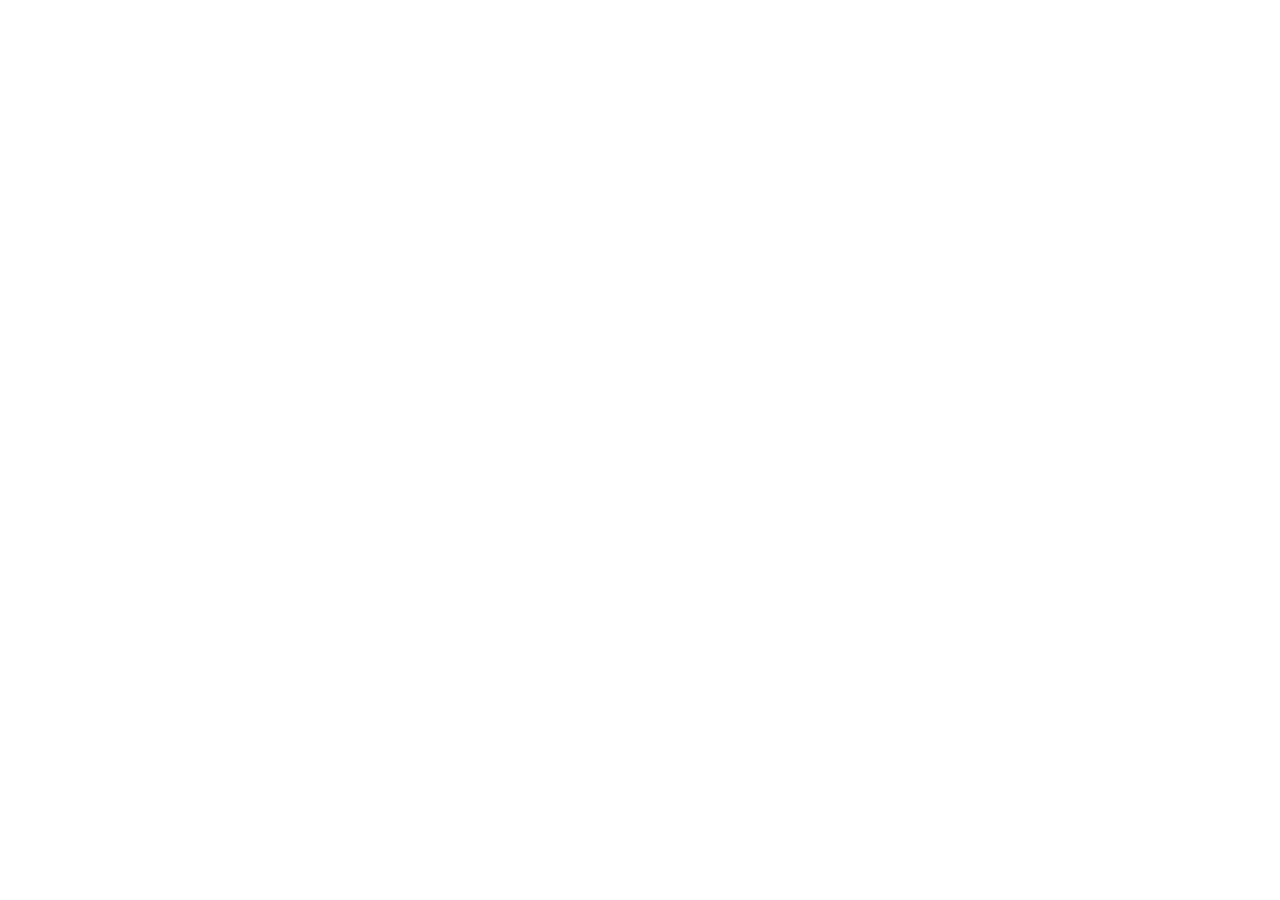
==== commit 00fc3911: "Cotiz a déménagé sur cotiz-finance.github.io : redirection Co-Authored-By: Claude Opus 5.5 <noreply@" ====
--- a/index.html
+++ b/index.html
@@ -3,273 +3,21 @@
 <head>
   <meta charset="utf-8">
   <meta name="viewport" content="width=device-width, initial-scale=1">
-  <title>Cotiz — cotisations URSSAF, déclarations et factures pour micro-entrepreneurs</title>
-  <meta name="description" content="Cotiz calcule tes cotisations URSSAF, te rappelle tes échéances, surveille tes seuils de TVA et édite tes factures. Gratuit pour démarrer, Pro à 2,99 €/mois.">
-  <meta name="theme-color" content="#ffffff">
-  <link rel="manifest" href="manifest.webmanifest">
-  <link rel="icon" href="icons/icon.svg" type="image/svg+xml">
-  <link rel="apple-touch-icon" href="icons/icon-192.png">
-  <link rel="preload" href="fonts/inter-latin.woff2" as="font" type="font/woff2" crossorigin>
-  <meta property="og:title" content="Cotiz — sache exactement ce que tu dois à l’URSSAF">
-  <meta property="og:description" content="Cotisations, déclarations, seuils de TVA et factures pour les micro-entrepreneurs. Gratuit pour démarrer.">
-  <meta property="og:image" content="assets/og.png">
-  <meta property="og:type" content="website">
-  <meta name="twitter:card" content="summary_large_image">
+  <title>Cotiz a déménagé</title>
+  <meta name="robots" content="noindex">
+  <link rel="canonical" href="https://cotiz-finance.github.io/">
+  <meta http-equiv="refresh" content="0; url=https://cotiz-finance.github.io/">
+  <script>
+    // Garde la page demandée : /cotiz/app/?demo=1#/recettes → /app/?demo=1#/recettes
+    location.replace('https://cotiz-finance.github.io' + location.pathname.replace(/^\/cotiz/, '') + location.search + location.hash);
+  </script>
   <style>
-    @font-face { font-family: "Inter"; src: url("fonts/inter-latin.woff2") format("woff2"); font-weight: 100 900; font-display: swap; }
-    :root {
-      --bg: #ffffff; --soft: #fafaf9; --soft-2: #f4f4f2; --text: #1c1c1a; --muted: #6b6a65; --faint: #9b9a94;
-      --border: #e7e6e2; --brand: #0e7c66; --brand-hover: #0b6755; --brand-soft: #e8f3ef; --ink: #1c1c1a;
-      color-scheme: light;
-    }
-    @media (prefers-color-scheme: dark) {
-      :root {
-        --bg: #121211; --soft: #171716; --soft-2: #1f1f1d; --text: #ededea; --muted: #a3a29c; --faint: #75746e;
-        --border: #2d2d2a; --brand: #34b394; --brand-hover: #4cc4a6; --brand-soft: #16302a; --ink: #0b0b0a;
-        color-scheme: dark;
-      }
-    }
-    * { box-sizing: border-box; }
-    body { margin: 0; background: var(--bg); color: var(--text); font: 16px/1.6 Inter, system-ui, -apple-system, "Segoe UI", Roboto, sans-serif; font-feature-settings: "cv11", "ss01"; -webkit-font-smoothing: antialiased; }
-    a { color: inherit; }
-    img { max-width: 100%; display: block; }
-    h1, h2, h3 { margin: 0; line-height: 1.15; letter-spacing: -.025em; font-weight: 600; }
-    p { margin: 0; }
-    .wrap { width: min(1120px, 100% - 40px); margin: 0 auto; }
-    .btn { display: inline-flex; align-items: center; justify-content: center; gap: 8px; height: 42px; padding: 0 18px; border-radius: 8px; font-weight: 500; font-size: 15px; text-decoration: none; border: 1px solid var(--border); background: var(--bg); color: var(--text); white-space: nowrap; box-shadow: 0 1px 2px rgba(16,24,40,.05); }
-    .btn:hover { background: var(--soft-2); }
-    .btn.primary { background: var(--brand); border-color: var(--brand); color: #fff; }
-    .btn.primary:hover { background: var(--brand-hover); }
-    @media (prefers-color-scheme: dark) { .btn.primary { color: #08201a; } }
-    .btn.sm { height: 36px; padding: 0 14px; font-size: 14px; }
-
-    header { position: sticky; top: 0; z-index: 10; background: color-mix(in srgb, var(--bg) 90%, transparent); backdrop-filter: blur(8px); border-bottom: 1px solid var(--border); }
-    header .wrap { display: flex; align-items: center; gap: 28px; height: 60px; }
-    .logo { display: flex; align-items: center; gap: 9px; font-weight: 650; font-size: 17px; text-decoration: none; }
-    header nav { display: flex; gap: 24px; margin-left: 8px; }
-    header nav a { color: var(--muted); text-decoration: none; font-size: 14.5px; font-weight: 500; }
-    header nav a:hover { color: var(--text); }
-    header .right { margin-left: auto; display: flex; gap: 8px; }
-    @media (max-width: 760px) { header nav, header .right .btn:not(.primary) { display: none; } }
-
-    .hero { padding: 80px 0 40px; }
-    .hero .wrap { display: flex; flex-direction: column; align-items: center; text-align: center; }
-    .tag { display: inline-flex; align-items: center; gap: 8px; font-size: 13.5px; font-weight: 500; color: var(--muted); border: 1px solid var(--border); border-radius: 999px; padding: 5px 12px; background: var(--soft); }
-    .tag b { color: var(--brand); font-weight: 600; }
-    .hero h1 { font-size: clamp(36px, 5.4vw, 60px); max-width: 820px; margin: 22px 0 18px; letter-spacing: -.035em; }
-    .hero .lead { font-size: clamp(17px, 2vw, 19px); color: var(--muted); max-width: 640px; }
-    .cta { display: flex; gap: 10px; justify-content: center; flex-wrap: wrap; margin-top: 30px; }
-    .trust { display: flex; gap: 22px; justify-content: center; flex-wrap: wrap; margin-top: 20px; color: var(--muted); font-size: 14px; }
-    .trust span { display: inline-flex; align-items: center; gap: 6px; }
-    .trust svg { width: 16px; height: 16px; color: var(--brand); }
-    .shot { margin-top: 56px; border: 1px solid var(--border); border-radius: 14px; overflow: hidden; box-shadow: 0 1px 2px rgba(16,24,40,.06), 0 24px 64px rgba(16,24,40,.12); background: var(--soft); padding: 8px; }
-    .shot img { border-radius: 8px; border: 1px solid var(--border); }
-
-    section { padding: 88px 0; }
-    section.soft { background: var(--soft); border-top: 1px solid var(--border); border-bottom: 1px solid var(--border); }
-    .sec-head { max-width: 640px; margin-bottom: 44px; }
-    .sec-head.center { margin-left: auto; margin-right: auto; text-align: center; }
-    .eyebrow { font-size: 14px; font-weight: 600; color: var(--brand); }
-    .sec-head h2 { font-size: clamp(28px, 3.6vw, 38px); margin-top: 8px; }
-    .sec-head p { color: var(--muted); margin-top: 12px; font-size: 17px; }
-
-    .features { display: grid; grid-template-columns: repeat(3, minmax(0, 1fr)); border-top: 1px solid var(--border); border-left: 1px solid var(--border); }
-    .feat { padding: 28px; border-right: 1px solid var(--border); border-bottom: 1px solid var(--border); background: var(--bg); }
-    .feat .ico { width: 36px; height: 36px; border-radius: 8px; border: 1px solid var(--border); display: grid; place-items: center; color: var(--text); margin-bottom: 16px; background: var(--bg); }
-    .feat .ico svg { width: 18px; height: 18px; fill: none; stroke: currentColor; stroke-width: 1.75; stroke-linecap: round; stroke-linejoin: round; }
-    .feat h3 { font-size: 16px; letter-spacing: -.01em; display: flex; align-items: center; gap: 8px; }
-    .feat p { color: var(--muted); margin-top: 8px; font-size: 15px; }
-    .pro { font-size: 11px; font-weight: 600; padding: 1px 6px; border-radius: 5px; color: var(--brand); background: var(--brand-soft); letter-spacing: .02em; }
-    @media (max-width: 900px) { .features { grid-template-columns: minmax(0, 1fr); } }
-
-    .steps { display: grid; grid-template-columns: repeat(3, minmax(0, 1fr)); gap: 32px; counter-reset: s; }
-    .step { border-top: 2px solid var(--text); padding-top: 18px; }
-    .step::before { counter-increment: s; content: "0" counter(s); font-size: 13px; font-weight: 600; color: var(--faint); font-variant-numeric: tabular-nums; }
-    .step h3 { font-size: 18px; margin-top: 8px; }
-    .step p { color: var(--muted); margin-top: 8px; font-size: 15px; }
-    @media (max-width: 800px) { .steps { grid-template-columns: minmax(0, 1fr); } }
-
-    .pricing { display: grid; grid-template-columns: repeat(2, minmax(0, 1fr)); gap: 20px; max-width: 820px; margin: 0 auto; }
-    .plan { border: 1px solid var(--border); border-radius: 14px; padding: 28px; display: flex; flex-direction: column; background: var(--bg); }
-    .plan.highlight { border-color: var(--brand); box-shadow: 0 0 0 1px var(--brand); }
-    .plan .name { display: flex; align-items: center; justify-content: space-between; font-weight: 600; font-size: 16px; }
-    .plan .price { font-size: 40px; font-weight: 600; letter-spacing: -.03em; margin: 14px 0 2px; font-variant-numeric: tabular-nums; }
-    .plan .price small { font-size: 15px; font-weight: 500; color: var(--muted); letter-spacing: 0; }
-    .plan .sub { color: var(--muted); font-size: 14.5px; }
-    .plan ul { list-style: none; margin: 22px 0 26px; padding: 22px 0 0; border-top: 1px solid var(--border); display: flex; flex-direction: column; gap: 10px; font-size: 15px; flex: 1; }
-    .plan li { display: flex; gap: 10px; }
-    .plan li svg { width: 18px; height: 18px; flex: none; margin-top: 3px; color: var(--brand); fill: none; stroke: currentColor; stroke-width: 2; stroke-linecap: round; stroke-linejoin: round; }
-    .compare { text-align: center; color: var(--muted); margin-top: 22px; font-size: 14.5px; }
-    @media (max-width: 720px) { .pricing { grid-template-columns: minmax(0, 1fr); } }
-
-    .faq { max-width: 760px; margin: 0 auto; border-top: 1px solid var(--border); }
-    details { border-bottom: 1px solid var(--border); padding: 18px 0; }
-    summary { cursor: pointer; font-weight: 500; font-size: 16.5px; list-style: none; display: flex; justify-content: space-between; gap: 16px; }
-    summary::-webkit-details-marker { display: none; }
-    summary::after { content: "+"; color: var(--muted); font-size: 20px; line-height: 1; font-weight: 400; }
-    details[open] summary::after { content: "−"; }
-    details p { color: var(--muted); margin-top: 10px; font-size: 15.5px; }
-
-    .final { background: var(--ink); color: #f4f4f2; border-radius: 18px; padding: 56px 32px; display: flex; align-items: center; justify-content: space-between; gap: 24px; flex-wrap: wrap; }
-    .final h2 { font-size: clamp(26px, 3.2vw, 34px); max-width: 560px; }
-    .final p { color: #a3a29c; margin-top: 8px; }
-    .final .btn { border-color: transparent; }
-    .stores { margin-top: 12px; font-size: 14px; }
-    .stores a { color: #f4f4f2; }
-
-    footer { border-top: 1px solid var(--border); padding: 32px 0 48px; color: var(--muted); font-size: 14px; }
-    footer .wrap { display: flex; justify-content: space-between; gap: 16px; flex-wrap: wrap; align-items: center; }
-    footer nav { display: flex; gap: 20px; flex-wrap: wrap; }
-    footer a { color: var(--muted); text-decoration: none; }
-    footer a:hover { color: var(--text); }
+    body { margin: 0; min-height: 100vh; display: grid; place-items: center; font: 16px/1.6 system-ui, -apple-system, "Segoe UI", Roboto, sans-serif; color: #1c1c1a; background: #fafaf9; }
+    a { color: #0e7c66; font-weight: 600; }
+    @media (prefers-color-scheme: dark) { body { color: #ededea; background: #121211; } a { color: #5fd0b2; } }
   </style>
 </head>
 <body>
-  <header>
-    <div class="wrap">
-      <a class="logo" href="./"><img src="icons/icon.svg" width="26" height="26" alt=""> Cotiz</a>
-      <nav>
-        <a href="#fonctionnalites">Fonctionnalités</a>
-        <a href="#tarifs">Tarifs</a>
-        <a href="#faq">Questions</a>
-      </nav>
-      <div class="right">
-        <a class="btn sm" href="app/?demo=1#/dashboard">Démo</a>
-        <a class="btn sm primary" href="app/">Ouvrir l’app</a>
-      </div>
-    </div>
-  </header>
-
-  <main>
-    <div class="hero">
-      <div class="wrap">
-        <span class="tag"><b>Nouveau</b> Barème URSSAF 2026 et réforme de l’ACRE intégrés</span>
-        <h1>Sache exactement ce que tu dois à l’URSSAF.</h1>
-        <p class="lead">Cotiz calcule tes cotisations, te rappelle tes échéances, surveille tes seuils de TVA et édite tes factures. L’outil de gestion pensé pour les micro-entrepreneurs.</p>
-        <div class="cta">
-          <a class="btn primary" href="app/">Essayer gratuitement</a>
-          <a class="btn" href="app/?demo=1#/dashboard">Voir la démo</a>
-        </div>
-        <div class="trust">
-          <span><svg viewBox="0 0 24 24" fill="none" stroke="currentColor" stroke-width="2" stroke-linecap="round" stroke-linejoin="round"><path d="M20 6 9 17l-5-5"/></svg>Sans inscription</span>
-          <span><svg viewBox="0 0 24 24" fill="none" stroke="currentColor" stroke-width="2" stroke-linecap="round" stroke-linejoin="round"><path d="M20 6 9 17l-5-5"/></svg>Données stockées sur ton appareil</span>
-          <span><svg viewBox="0 0 24 24" fill="none" stroke="currentColor" stroke-width="2" stroke-linecap="round" stroke-linejoin="round"><path d="M20 6 9 17l-5-5"/></svg>Windows, Android, iPhone, Mac</span>
-        </div>
-        <div class="shot"><img src="assets/screen-dashboard.png" width="1440" height="900" alt="Tableau de bord de Cotiz : prochaine déclaration, chiffre d’affaires, cotisations et seuils"></div>
-      </div>
-    </div>
-
-    <section id="fonctionnalites">
-      <div class="wrap">
-        <div class="sec-head">
-          <div class="eyebrow">Fonctionnalités</div>
-          <h2>Tout ce qu’il faut pour gérer une micro-entreprise.</h2>
-          <p>Freelances, artisans, chauffeurs VTC, e-commerçants, coachs : Cotiz s’adapte à ton activité.</p>
-        </div>
-        <div class="features">
-          <div class="feat"><div class="ico"><svg viewBox="0 0 24 24"><rect x="5" y="2.5" width="14" height="19" rx="2"/><path d="M8.5 6.5h7M8.5 11h.01M12 11h.01M15.5 11h.01M8.5 14.5h.01M12 14.5h.01M15.5 14.5h.01"/></svg></div><h3>Cotisations calculées</h3><p>Vente, prestations BIC, BNC, CIPAV ou activité mixte. ACRE, versement libératoire et formation professionnelle inclus.</p></div>
-          <div class="feat"><div class="ico"><svg viewBox="0 0 24 24"><rect x="3" y="5" width="18" height="16" rx="2"/><path d="M16 3v4M8 3v4M3 10h18"/></svg></div><h3>Déclarations préparées</h3><p>Mensuelles ou trimestrielles, avec les montants arrondis à l’euro, prêts à recopier sur le site de l’URSSAF.</p></div>
-          <div class="feat"><div class="ico"><svg viewBox="0 0 24 24"><path d="M3 3v18h18"/><path d="M7 15l4-4 3 3 5-6"/></svg></div><h3>Seuils surveillés</h3><p>Plafond de la micro-entreprise et franchise de TVA, avec le prorata la première année.</p></div>
-          <div class="feat"><div class="ico"><svg viewBox="0 0 24 24"><path d="M14 3H6a2 2 0 0 0-2 2v14a2 2 0 0 0 2 2h12a2 2 0 0 0 2-2V9z"/><path d="M14 3v6h6M8 13h8M8 17h5"/></svg></div><h3>Factures et devis <span class="pro">PRO</span></h3><p>Numérotation continue, mentions obligatoires et aperçu en direct. Une facture payée s’ajoute à tes recettes.</p></div>
-          <div class="feat"><div class="ico"><svg viewBox="0 0 24 24"><path d="M8 6h13M8 12h13M8 18h13M3.5 6h.01M3.5 12h.01M3.5 18h.01"/></svg></div><h3>Livre des recettes <span class="pro">PRO</span></h3><p>Obligatoire en micro-entreprise. Exporte-le en CSV ou en PDF en un clic.</p></div>
-          <div class="feat"><div class="ico"><svg viewBox="0 0 24 24"><circle cx="12" cy="12" r="9"/><path d="M12 7v5l3 3"/></svg></div><h3>Simulateur <span class="pro">PRO</span></h3><p>Le chiffre d’affaires et le tarif journalier qu’il te faut pour atteindre ton revenu cible.</p></div>
-        </div>
-      </div>
-    </section>
-
-    <section class="soft">
-      <div class="wrap">
-        <div class="sec-head">
-          <div class="eyebrow">Comment ça marche</div>
-          <h2>Opérationnel en une minute.</h2>
-        </div>
-        <div class="steps">
-          <div class="step"><h3>Décris ton activité</h3><p>Type d’activité, date de début, ACRE, versement libératoire : trois questions et c’est configuré.</p></div>
-          <div class="step"><h3>Ajoute tes recettes</h3><p>Chaque paiement encaissé, en quelques secondes. Ou marque une facture comme payée.</p></div>
-          <div class="step"><h3>Déclare sereinement</h3><p>Cotiz te prévient avant l’échéance et te donne les montants exacts à déclarer.</p></div>
-        </div>
-      </div>
-    </section>
-
-    <section id="tarifs">
-      <div class="wrap">
-        <div class="sec-head center">
-          <div class="eyebrow">Tarifs</div>
-          <h2>Un prix simple.</h2>
-          <p>Commence gratuitement. Passe à Pro quand tu veux tes factures et tes exports.</p>
-        </div>
-        <div class="pricing">
-          <div class="plan">
-            <div class="name">Gratuit</div>
-            <div class="price">0 €</div>
-            <p class="sub">Pour démarrer ton activité</p>
-            <ul>
-              <li><svg viewBox="0 0 24 24"><path d="M20 6 9 17l-5-5"/></svg>Calcul des cotisations et du revenu net</li>
-              <li><svg viewBox="0 0 24 24"><path d="M20 6 9 17l-5-5"/></svg>Échéances et montants à déclarer</li>
-              <li><svg viewBox="0 0 24 24"><path d="M20 6 9 17l-5-5"/></svg>Suivi du plafond micro et de la TVA</li>
-              <li><svg viewBox="0 0 24 24"><path d="M20 6 9 17l-5-5"/></svg>Jusqu’à 20 recettes</li>
-            </ul>
-            <a class="btn" href="app/">Commencer</a>
-          </div>
-          <div class="plan highlight">
-            <div class="name">Pro <span class="pro">PRO</span></div>
-            <div class="price">2,99 € <small>par mois</small></div>
-            <p class="sub">Sans engagement, résiliable en un clic</p>
-            <ul>
-              <li><svg viewBox="0 0 24 24"><path d="M20 6 9 17l-5-5"/></svg>Tout le plan Gratuit</li>
-              <li><svg viewBox="0 0 24 24"><path d="M20 6 9 17l-5-5"/></svg>Recettes illimitées</li>
-              <li><svg viewBox="0 0 24 24"><path d="M20 6 9 17l-5-5"/></svg>Factures et devis en PDF</li>
-              <li><svg viewBox="0 0 24 24"><path d="M20 6 9 17l-5-5"/></svg>Livre des recettes CSV et PDF</li>
-              <li><svg viewBox="0 0 24 24"><path d="M20 6 9 17l-5-5"/></svg>Simulateur de revenu et de tarif</li>
-            </ul>
-            <a class="btn primary" href="app/#/reglages/abonnement">Passer à Pro</a>
-          </div>
-        </div>
-        <p class="compare">Les logiciels de facturation pour indépendants coûtent souvent 9 à 15 € par mois.</p>
-      </div>
-    </section>
-
-    <section id="faq" class="soft">
-      <div class="wrap">
-        <div class="sec-head center"><div class="eyebrow">Questions</div><h2>Questions fréquentes</h2></div>
-        <div class="faq">
-          <details><summary>Où sont stockées mes données ?</summary><p>Uniquement sur ton appareil. Pas de compte, pas de serveur, pas de publicité. Tu peux exporter une sauvegarde à tout moment pour changer d’appareil.</p></details>
-          <details><summary>Sur quels appareils fonctionne Cotiz ?</summary><p>Installe-la depuis le Microsoft Store sur Windows, ou ouvre l’app dans ton navigateur et choisis « Installer » ou « Ajouter à l’écran d’accueil » sur Android, iPhone, Mac et Linux. Elle fonctionne aussi hors ligne.</p></details>
-          <details><summary>Les taux sont-ils à jour ?</summary><p>Oui : barème 2026 (décret du 8 septembre 2025), plafonds 2026-2028 et réforme de l’ACRE du 1er juillet 2026. Le barème est mis à jour chaque année.</p></details>
-          <details><summary>Comment résilier Pro ?</summary><p>En un clic, depuis le lien « Gérer mon abonnement » de l’app ou de l’e-mail de confirmation. Tu gardes l’accès jusqu’à la fin du mois payé et tes données restent intactes.</p></details>
-          <details><summary>Cotiz remplace-t-il un expert-comptable ?</summary><p>Non. Cotiz est un outil d’aide au calcul et à l’organisation. Pour une situation particulière, demande conseil à l’URSSAF ou à un professionnel.</p></details>
-          <details><summary>Et la facturation électronique obligatoire ?</summary><p>Les micro-entrepreneurs devront émettre des factures électroniques via une plateforme agréée à partir de septembre 2027. D’ici là, tes factures PDF restent valables.</p></details>
-        </div>
-      </div>
-    </section>
-
-    <section>
-      <div class="wrap">
-        <div class="final">
-          <div>
-            <h2>Ta prochaine déclaration arrive. Sois prêt.</h2>
-            <p>Gratuit, sans inscription, configuré en une minute.</p>
-            <!-- Après publication sur le Microsoft Store, colle le lien de la fiche ci-dessous et retire l'attribut hidden -->
-            <p class="stores" id="stores" hidden><a href="#">Télécharger sur le Microsoft Store</a></p>
-          </div>
-          <a class="btn primary" href="app/">Ouvrir Cotiz</a>
-        </div>
-      </div>
-    </section>
-  </main>
-
-  <footer>
-    <div class="wrap">
-      <a class="logo" href="./" style="font-size:15px"><img src="icons/icon.svg" width="22" height="22" alt=""> Cotiz</a>
-      <nav>
-        <a href="mentions-legales.html">Mentions légales et CGV</a>
-        <a href="confidentialite.html">Confidentialité</a>
-        <span>© 2026</span>
-      </nav>
-    </div>
-  </footer>
-  <script>
-    if ('serviceWorker' in navigator) navigator.serviceWorker.register('sw.js').catch(() => {});
-  </script>
+  <p>Cotiz a déménagé : <a href="https://cotiz-finance.github.io/">cotiz-finance.github.io</a></p>
 </body>
 </html>
